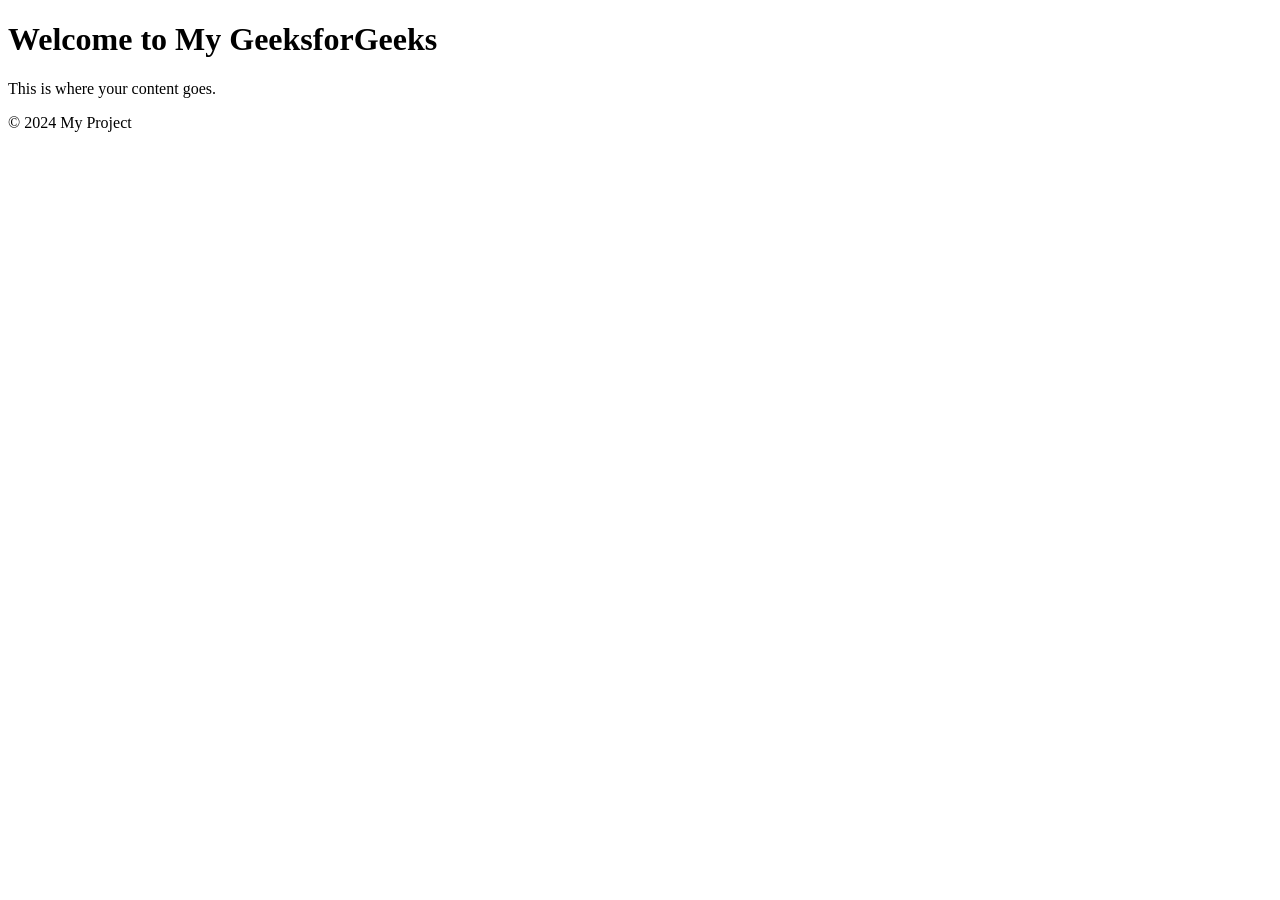
==== index.html @ 8168fb38 "Added index file" ====
<!DOCTYPE html>
<html lang="en">

<head>
    <meta charset="UTF-8">
    <meta name="viewport" content="width=device-width,
                                   initial-scale=1.0">
    <title>My Project</title>

    <!-- To link external styling file -->
    <link rel="stylesheet" href="styles.css">
</head>

<body>
    <header>
        <h1>
            Welcome to My GeeksforGeeks
        </h1>
    </header>
    <main>
        <p>
            This is where your content goes.
        </p>
    </main>
    <footer>
        <p>&copy; 2024 My Project</p>
    </footer>
    <!-- To link external javascript file -->
    <script src="scripts.js"></script>
</body>

</html>
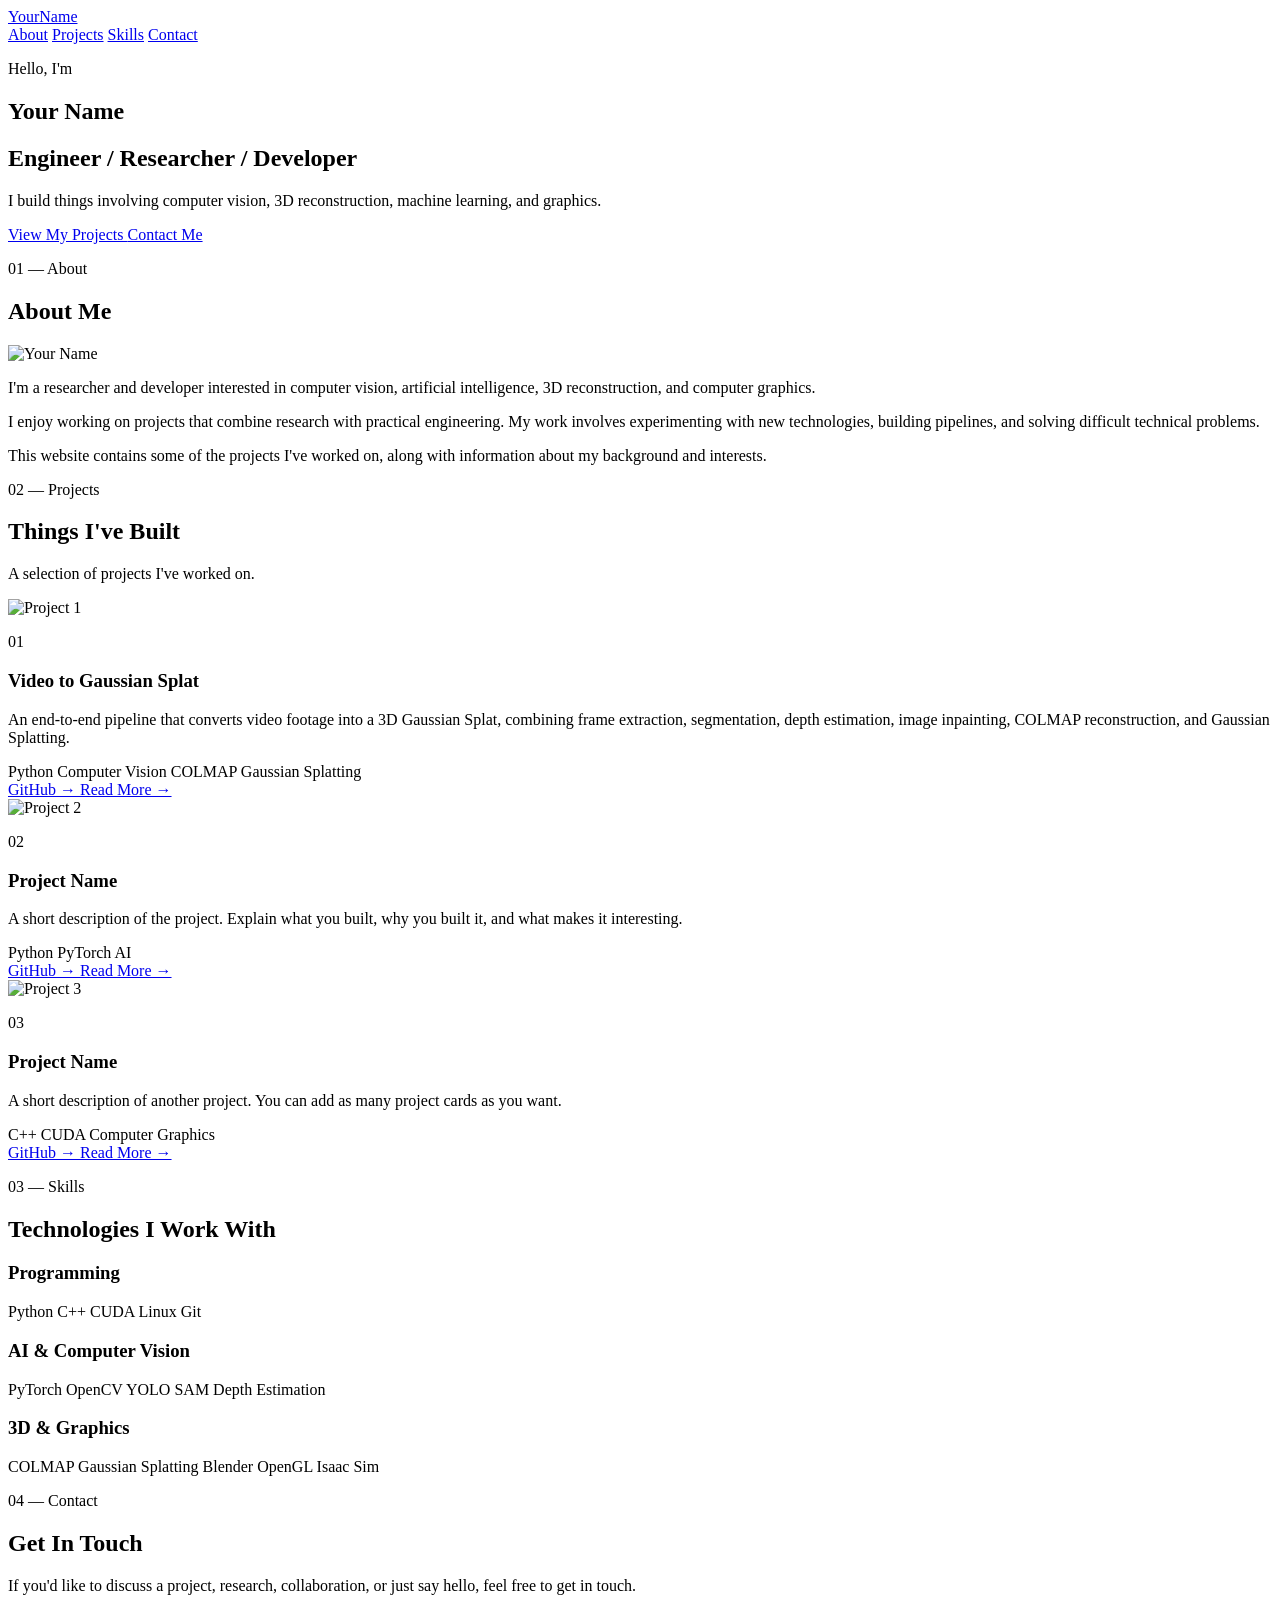
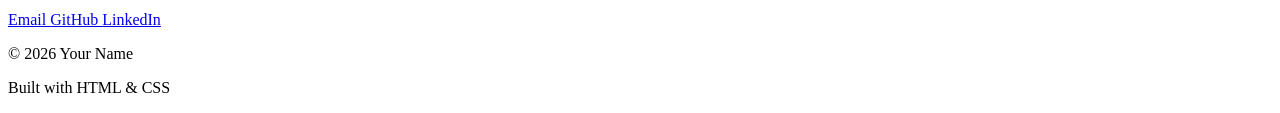
==== commit ff2eb91f: "Updated index file" ====
--- a/index.html
+++ b/index.html
@@ -1,32 +1,416 @@
 <!DOCTYPE html>
 <html lang="en">
-
 <head>
     <meta charset="UTF-8">
-    <meta name="viewport" content="width=device-width,
-                                   initial-scale=1.0">
-    <title>My Project</title>
-
-    <!-- To link external styling file -->
-    <link rel="stylesheet" href="styles.css">
+    <meta name="viewport" content="width=device-width, initial-scale=1.0">
+
+    <title>Your Name | Portfolio</title>
+    <meta name="description" content="Personal portfolio and projects of Your Name.">
+
+    <link rel="stylesheet" href="style.css">
 </head>
 
 <body>
-    <header>
-        <h1>
-            Welcome to My GeeksforGeeks
-        </h1>
+
+    <!-- ==================== NAVIGATION ==================== -->
+
+    <header class="navbar">
+        <div class="nav-container">
+
+            <a href="#" class="logo">YourName</a>
+
+            <nav>
+                <a href="#about">About</a>
+                <a href="#projects">Projects</a>
+                <a href="#skills">Skills</a>
+                <a href="#contact">Contact</a>
+            </nav>
+
+        </div>
     </header>
+
+
+    <!-- ==================== HERO ==================== -->
+
     <main>
-        <p>
-            This is where your content goes.
-        </p>
+
+        <section class="hero">
+
+            <div class="hero-content">
+
+                <p class="hero-greeting">
+                    Hello, I'm
+                </p>
+
+                <h1>
+                    Your Name
+                </h1>
+
+                <h2>
+                    Engineer / Researcher / Developer
+                </h2>
+
+                <p class="hero-description">
+                    I build things involving computer vision, 3D reconstruction,
+                    machine learning, and graphics.
+                </p>
+
+                <div class="hero-buttons">
+                    <a href="#projects" class="button primary">
+                        View My Projects
+                    </a>
+
+                    <a href="#contact" class="button secondary">
+                        Contact Me
+                    </a>
+                </div>
+
+            </div>
+
+        </section>
+
+
+        <!-- ==================== ABOUT ==================== -->
+
+        <section id="about" class="section">
+
+            <div class="container">
+
+                <p class="section-label">01 — About</p>
+
+                <h2 class="section-title">
+                    About Me
+                </h2>
+
+                <div class="about-content">
+
+                    <div class="about-image">
+                        <!-- Replace with your image -->
+                        <img src="assets/images/profile.jpg"
+                             alt="Your Name">
+                    </div>
+
+                    <div class="about-text">
+
+                        <p>
+                            I'm a researcher and developer interested in
+                            computer vision, artificial intelligence,
+                            3D reconstruction, and computer graphics.
+                        </p>
+
+                        <p>
+                            I enjoy working on projects that combine
+                            research with practical engineering. My work
+                            involves experimenting with new technologies,
+                            building pipelines, and solving difficult
+                            technical problems.
+                        </p>
+
+                        <p>
+                            This website contains some of the projects
+                            I've worked on, along with information about
+                            my background and interests.
+                        </p>
+
+                    </div>
+
+                </div>
+
+            </div>
+
+        </section>
+
+
+        <!-- ==================== PROJECTS ==================== -->
+
+        <section id="projects" class="section projects-section">
+
+            <div class="container">
+
+                <p class="section-label">02 — Projects</p>
+
+                <h2 class="section-title">
+                    Things I've Built
+                </h2>
+
+                <p class="section-description">
+                    A selection of projects I've worked on.
+                </p>
+
+
+                <div class="projects-grid">
+
+
+                    <!-- PROJECT 1 -->
+
+                    <article class="project-card">
+
+                        <div class="project-image">
+                            <img src="assets/images/project-1.jpg"
+                                 alt="Project 1">
+                        </div>
+
+                        <div class="project-content">
+
+                            <p class="project-number">
+                                01
+                            </p>
+
+                            <h3>
+                                Video to Gaussian Splat
+                            </h3>
+
+                            <p>
+                                An end-to-end pipeline that converts
+                                video footage into a 3D Gaussian Splat,
+                                combining frame extraction, segmentation,
+                                depth estimation, image inpainting,
+                                COLMAP reconstruction, and Gaussian
+                                Splatting.
+                            </p>
+
+                            <div class="project-tags">
+                                <span>Python</span>
+                                <span>Computer Vision</span>
+                                <span>COLMAP</span>
+                                <span>Gaussian Splatting</span>
+                            </div>
+
+                            <div class="project-links">
+                                <a href="#" target="_blank">
+                                    GitHub →
+                                </a>
+
+                                <a href="#" target="_blank">
+                                    Read More →
+                                </a>
+                            </div>
+
+                        </div>
+
+                    </article>
+
+
+                    <!-- PROJECT 2 -->
+
+                    <article class="project-card">
+
+                        <div class="project-image">
+                            <img src="assets/images/project-2.jpg"
+                                 alt="Project 2">
+                        </div>
+
+                        <div class="project-content">
+
+                            <p class="project-number">
+                                02
+                            </p>
+
+                            <h3>
+                                Project Name
+                            </h3>
+
+                            <p>
+                                A short description of the project.
+                                Explain what you built, why you built it,
+                                and what makes it interesting.
+                            </p>
+
+                            <div class="project-tags">
+                                <span>Python</span>
+                                <span>PyTorch</span>
+                                <span>AI</span>
+                            </div>
+
+                            <div class="project-links">
+                                <a href="#" target="_blank">
+                                    GitHub →
+                                </a>
+
+                                <a href="#" target="_blank">
+                                    Read More →
+                                </a>
+                            </div>
+
+                        </div>
+
+                    </article>
+
+
+                    <!-- PROJECT 3 -->
+
+                    <article class="project-card">
+
+                        <div class="project-image">
+                            <img src="assets/images/project-3.jpg"
+                                 alt="Project 3">
+                        </div>
+
+                        <div class="project-content">
+
+                            <p class="project-number">
+                                03
+                            </p>
+
+                            <h3>
+                                Project Name
+                            </h3>
+
+                            <p>
+                                A short description of another project.
+                                You can add as many project cards as you
+                                want.
+                            </p>
+
+                            <div class="project-tags">
+                                <span>C++</span>
+                                <span>CUDA</span>
+                                <span>Computer Graphics</span>
+                            </div>
+
+                            <div class="project-links">
+                                <a href="#" target="_blank">
+                                    GitHub →
+                                </a>
+
+                                <a href="#" target="_blank">
+                                    Read More →
+                                </a>
+                            </div>
+
+                        </div>
+
+                    </article>
+
+
+                </div>
+
+            </div>
+
+        </section>
+
+
+        <!-- ==================== SKILLS ==================== -->
+
+        <section id="skills" class="section">
+
+            <div class="container">
+
+                <p class="section-label">03 — Skills</p>
+
+                <h2 class="section-title">
+                    Technologies I Work With
+                </h2>
+
+
+                <div class="skills-grid">
+
+                    <div class="skill-category">
+                        <h3>Programming</h3>
+
+                        <div class="skill-list">
+                            <span>Python</span>
+                            <span>C++</span>
+                            <span>CUDA</span>
+                            <span>Linux</span>
+                            <span>Git</span>
+                        </div>
+                    </div>
+
+
+                    <div class="skill-category">
+                        <h3>AI & Computer Vision</h3>
+
+                        <div class="skill-list">
+                            <span>PyTorch</span>
+                            <span>OpenCV</span>
+                            <span>YOLO</span>
+                            <span>SAM</span>
+                            <span>Depth Estimation</span>
+                        </div>
+                    </div>
+
+
+                    <div class="skill-category">
+                        <h3>3D & Graphics</h3>
+
+                        <div class="skill-list">
+                            <span>COLMAP</span>
+                            <span>Gaussian Splatting</span>
+                            <span>Blender</span>
+                            <span>OpenGL</span>
+                            <span>Isaac Sim</span>
+                        </div>
+                    </div>
+
+                </div>
+
+            </div>
+
+        </section>
+
+
+        <!-- ==================== CONTACT ==================== -->
+
+        <section id="contact" class="section contact-section">
+
+            <div class="container">
+
+                <p class="section-label">04 — Contact</p>
+
+                <h2 class="section-title">
+                    Get In Touch
+                </h2>
+
+                <p class="contact-description">
+                    If you'd like to discuss a project, research,
+                    collaboration, or just say hello, feel free to
+                    get in touch.
+                </p>
+
+                <div class="contact-links">
+
+                    <a href="mailto:your.email@example.com">
+                        Email
+                    </a>
+
+                    <a href="https://github.com/yourusername"
+                       target="_blank">
+                        GitHub
+                    </a>
+
+                    <a href="https://www.linkedin.com/in/yourusername/"
+                       target="_blank">
+                        LinkedIn
+                    </a>
+
+                </div>
+
+            </div>
+
+        </section>
+
     </main>
+
+
+    <!-- ==================== FOOTER ==================== -->
+
     <footer>
-        <p>&copy; 2024 My Project</p>
+
+        <div class="container footer-content">
+
+            <p>
+                © 2026 Your Name
+            </p>
+
+            <p>
+                Built with HTML & CSS
+            </p>
+
+        </div>
+
     </footer>
-    <!-- To link external javascript file -->
-    <script src="scripts.js"></script>
+
+
 </body>
-
 </html>
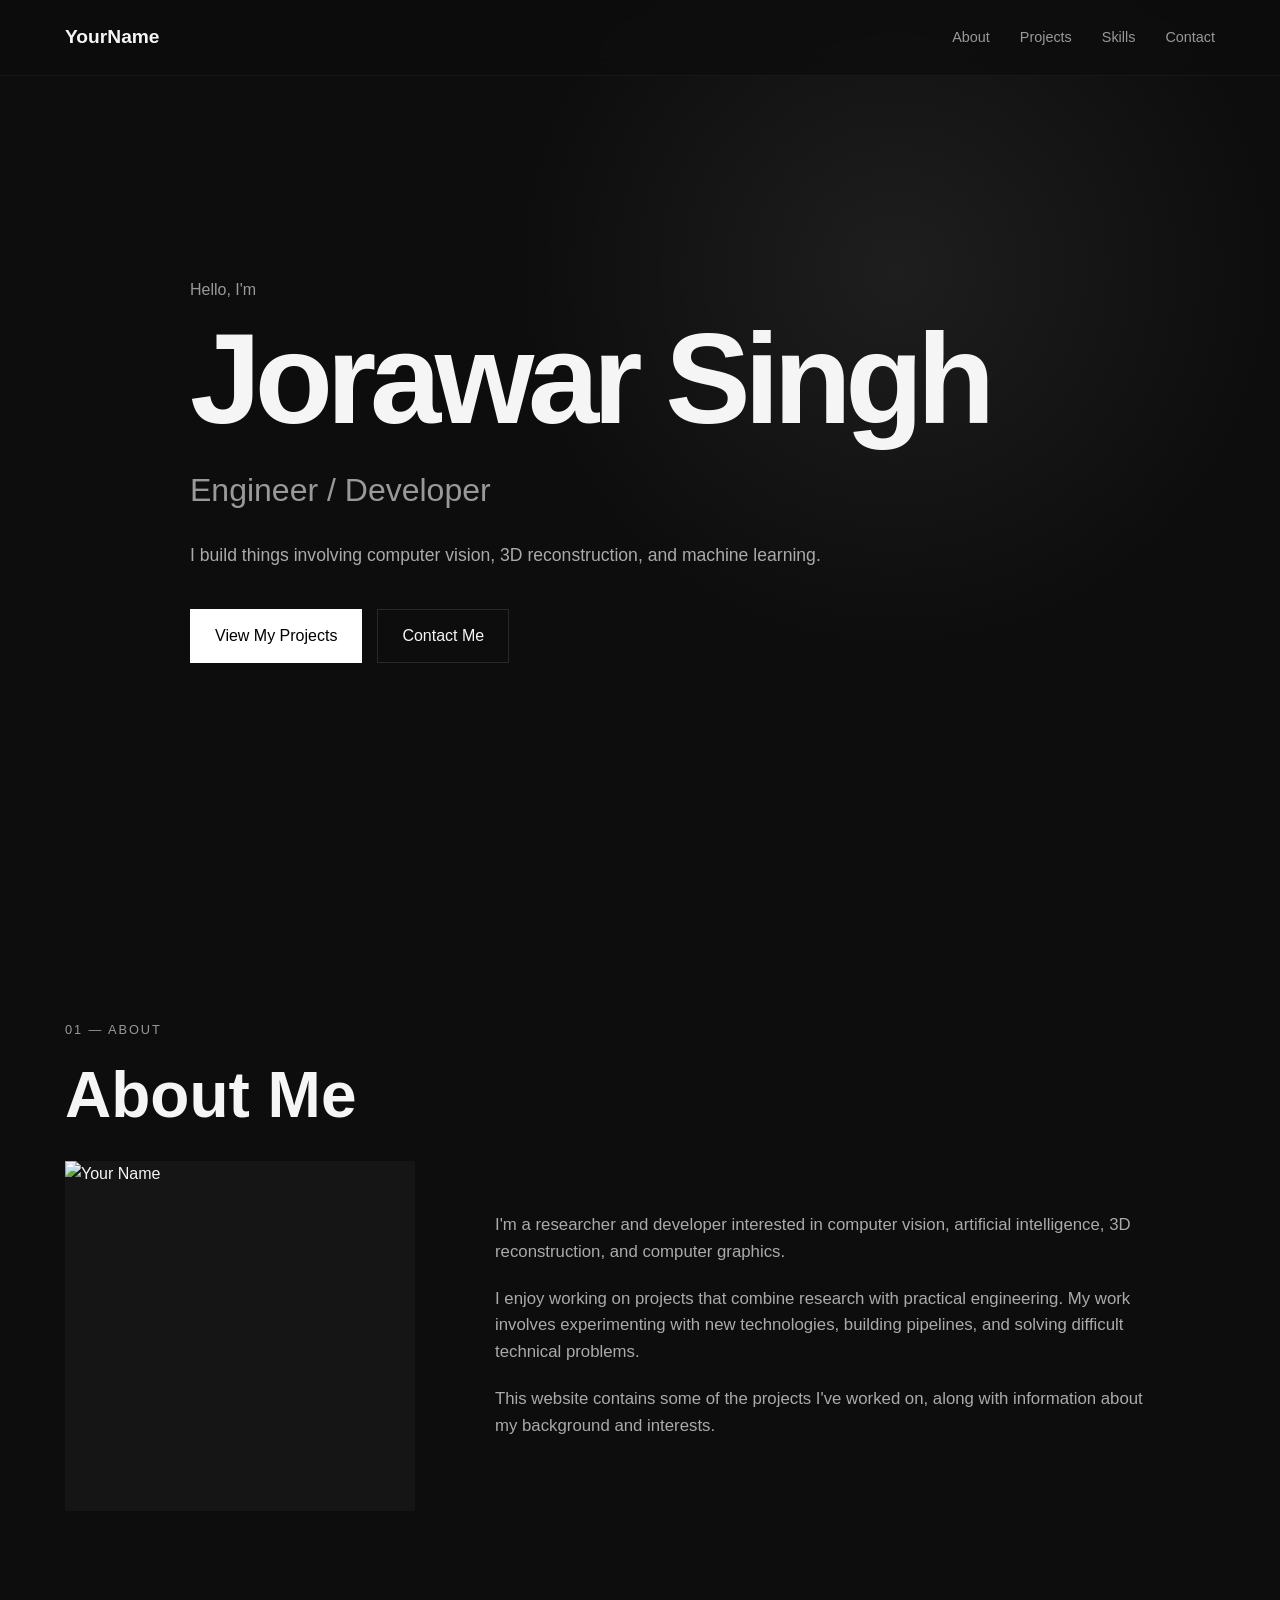
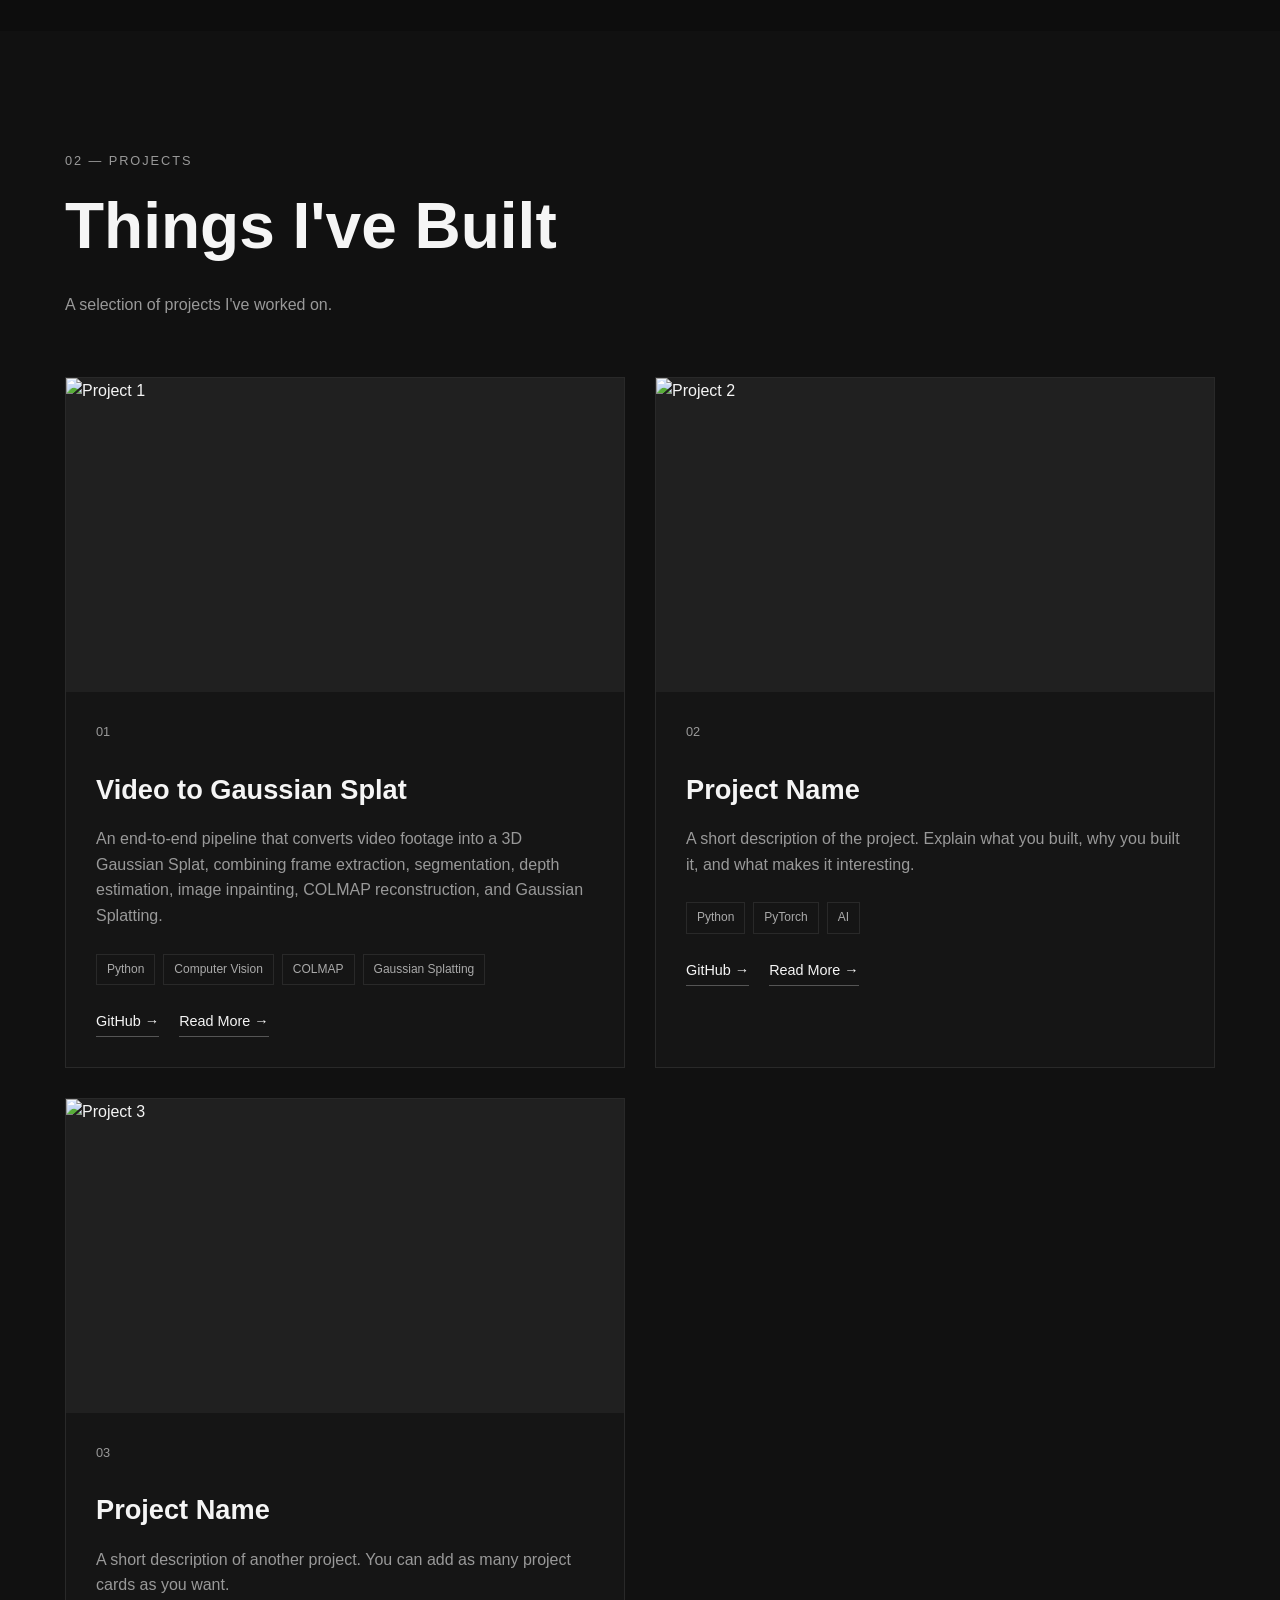
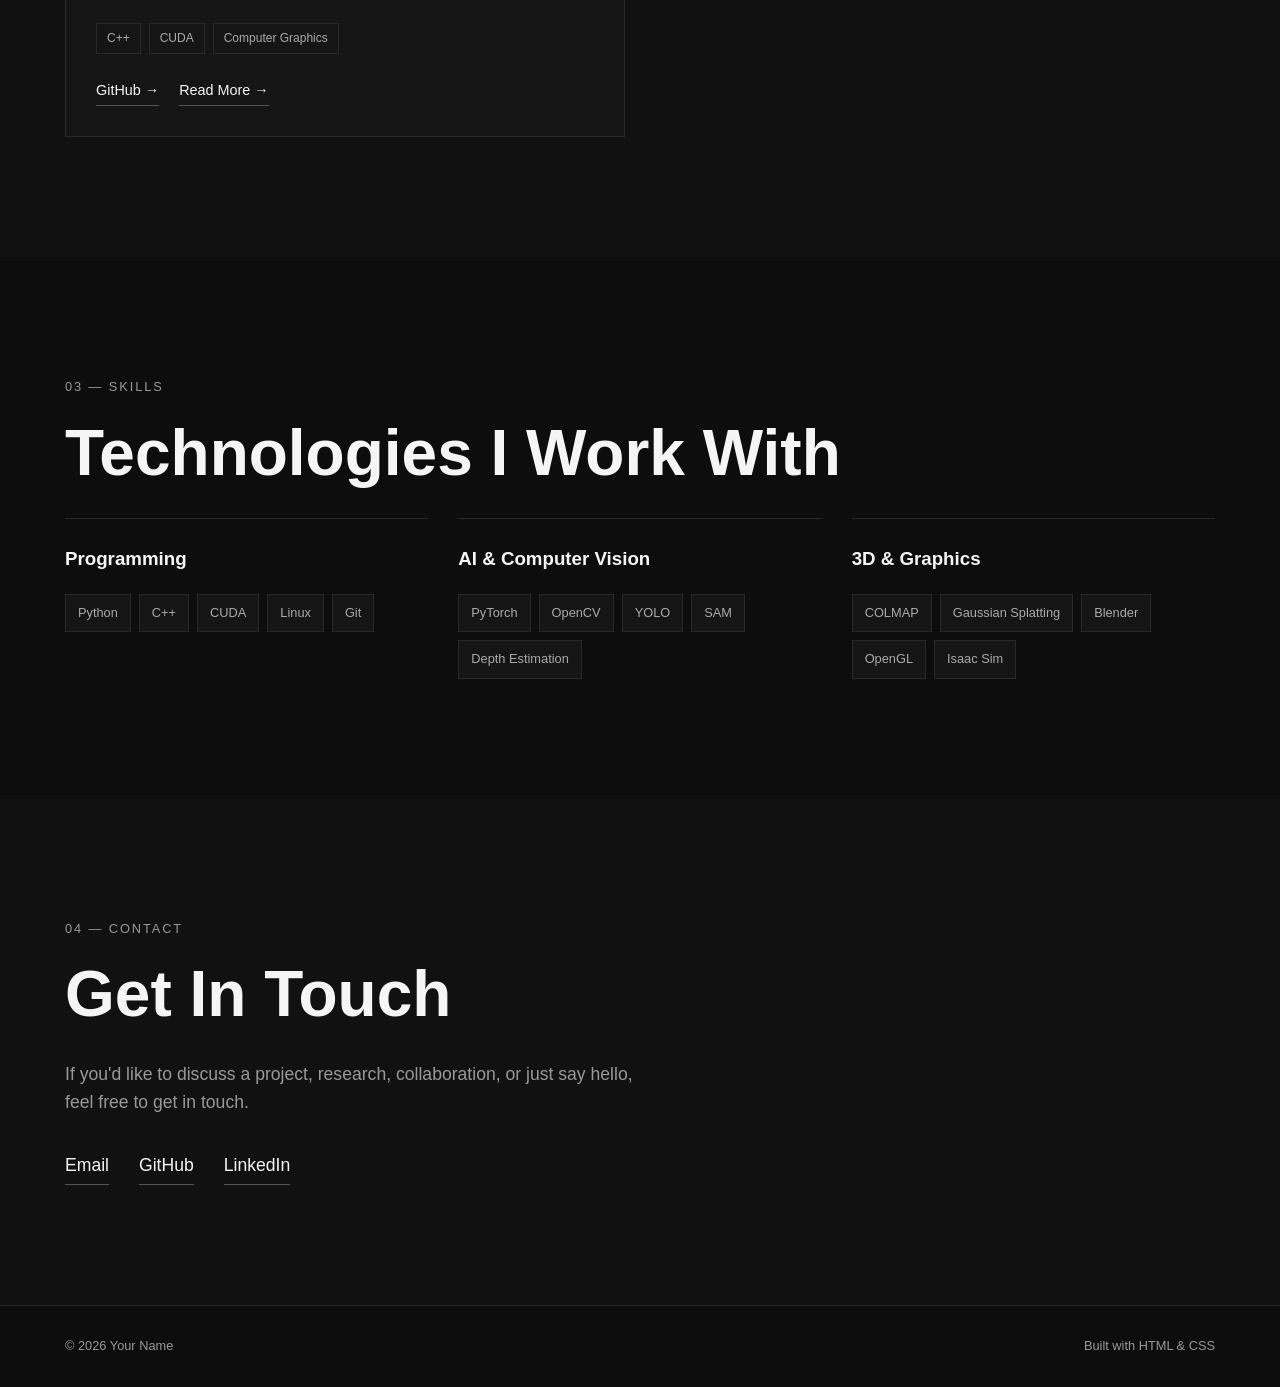
==== commit d243da8f: "Updated index.html file" ====
--- a/index.html
+++ b/index.html
@@ -4,8 +4,8 @@
     <meta charset="UTF-8">
     <meta name="viewport" content="width=device-width, initial-scale=1.0">
 
-    <title>Your Name | Portfolio</title>
-    <meta name="description" content="Personal portfolio and projects of Your Name.">
+    <title>Jorawar Singh | Portfolio</title>
+    <meta name="description" content="Personal portfolio and projects of Jorawar Singh.">
 
     <link rel="stylesheet" href="style.css">
 </head>
@@ -43,16 +43,16 @@
                 </p>
 
                 <h1>
-                    Your Name
+                    Jorawar Singh
                 </h1>
 
                 <h2>
-                    Engineer / Researcher / Developer
+                    Engineer / Developer
                 </h2>
 
                 <p class="hero-description">
                     I build things involving computer vision, 3D reconstruction,
-                    machine learning, and graphics.
+                    and machine learning.
                 </p>
 
                 <div class="hero-buttons">
--- a/style.css
+++ b/style.css
@@ -0,0 +1,544 @@
+/* =========================================================
+   RESET
+   ========================================================= */
+
+* {
+    margin: 0;
+    padding: 0;
+    box-sizing: border-box;
+}
+
+html {
+    scroll-behavior: smooth;
+}
+
+body {
+    font-family: Arial, Helvetica, sans-serif;
+    background: #0d0d0d;
+    color: #f5f5f5;
+    line-height: 1.6;
+}
+
+img {
+    max-width: 100%;
+    display: block;
+}
+
+a {
+    color: inherit;
+    text-decoration: none;
+}
+
+
+/* =========================================================
+   VARIABLES
+   ========================================================= */
+
+:root {
+    --background: #0d0d0d;
+    --surface: #151515;
+    --surface-light: #1d1d1d;
+
+    --text: #f5f5f5;
+    --text-muted: #999;
+
+    --border: #292929;
+
+    --accent: #ffffff;
+
+    --max-width: 1150px;
+}
+
+
+/* =========================================================
+   GENERAL
+   ========================================================= */
+
+.container {
+    width: min(90%, var(--max-width));
+    margin: 0 auto;
+}
+
+.section {
+    padding: 120px 0;
+}
+
+.section-label {
+    font-size: 0.8rem;
+    text-transform: uppercase;
+    letter-spacing: 0.15em;
+    color: var(--text-muted);
+    margin-bottom: 20px;
+}
+
+.section-title {
+    font-size: clamp(2.2rem, 5vw, 4rem);
+    line-height: 1.1;
+    margin-bottom: 30px;
+}
+
+.section-description {
+    color: var(--text-muted);
+    max-width: 600px;
+    margin-bottom: 60px;
+}
+
+
+/* =========================================================
+   NAVIGATION
+   ========================================================= */
+
+.navbar {
+    position: fixed;
+    top: 0;
+    left: 0;
+
+    width: 100%;
+
+    z-index: 1000;
+
+    background: rgba(13, 13, 13, 0.85);
+
+    backdrop-filter: blur(10px);
+
+    border-bottom: 1px solid rgba(255, 255, 255, 0.05);
+}
+
+.nav-container {
+    width: min(90%, var(--max-width));
+    margin: 0 auto;
+
+    height: 75px;
+
+    display: flex;
+    align-items: center;
+    justify-content: space-between;
+}
+
+.logo {
+    font-size: 1.2rem;
+    font-weight: 700;
+}
+
+nav {
+    display: flex;
+    gap: 30px;
+}
+
+nav a {
+    color: var(--text-muted);
+    font-size: 0.9rem;
+
+    transition: color 0.2s ease;
+}
+
+nav a:hover {
+    color: var(--text);
+}
+
+
+/* =========================================================
+   HERO
+   ========================================================= */
+
+.hero {
+    min-height: 100vh;
+
+    display: flex;
+    align-items: center;
+
+    padding: 120px 5% 80px;
+
+    background:
+        radial-gradient(
+            circle at 70% 30%,
+            rgba(255, 255, 255, 0.07),
+            transparent 35%
+        );
+}
+
+.hero-content {
+    width: min(900px, 100%);
+    margin: 0 auto;
+}
+
+.hero-greeting {
+    color: var(--text-muted);
+    font-size: 1rem;
+    margin-bottom: 15px;
+}
+
+.hero h1 {
+    font-size: clamp(4rem, 10vw, 8rem);
+    line-height: 0.95;
+    letter-spacing: -0.05em;
+    margin-bottom: 25px;
+}
+
+.hero h2 {
+    font-size: clamp(1.2rem, 3vw, 2rem);
+    font-weight: 400;
+    color: var(--text-muted);
+    margin-bottom: 25px;
+}
+
+.hero-description {
+    max-width: 650px;
+
+    font-size: 1.1rem;
+
+    color: #aaa;
+
+    margin-bottom: 40px;
+}
+
+.hero-buttons {
+    display: flex;
+    gap: 15px;
+    flex-wrap: wrap;
+}
+
+
+/* =========================================================
+   BUTTONS
+   ========================================================= */
+
+.button {
+    display: inline-block;
+
+    padding: 13px 24px;
+
+    border: 1px solid var(--border);
+
+    transition:
+        background 0.2s ease,
+        color 0.2s ease,
+        border-color 0.2s ease;
+}
+
+.button.primary {
+    background: var(--accent);
+    color: #000;
+    border-color: var(--accent);
+}
+
+.button.primary:hover {
+    background: transparent;
+    color: var(--text);
+}
+
+.button.secondary {
+    color: var(--text);
+}
+
+.button.secondary:hover {
+    background: var(--surface-light);
+}
+
+
+/* =========================================================
+   ABOUT
+   ========================================================= */
+
+.about-content {
+    display: grid;
+
+    grid-template-columns: 350px 1fr;
+
+    gap: 80px;
+
+    align-items: center;
+}
+
+.about-image {
+    background: var(--surface);
+}
+
+.about-image img {
+    width: 100%;
+    aspect-ratio: 1 / 1;
+    object-fit: cover;
+}
+
+.about-text {
+    max-width: 650px;
+}
+
+.about-text p {
+    color: #aaa;
+    margin-bottom: 20px;
+    font-size: 1.05rem;
+}
+
+
+/* =========================================================
+   PROJECTS
+   ========================================================= */
+
+.projects-section {
+    background: #111;
+}
+
+.projects-grid {
+    display: grid;
+
+    grid-template-columns: repeat(2, 1fr);
+
+    gap: 30px;
+}
+
+.project-card {
+    background: var(--surface);
+
+    border: 1px solid var(--border);
+
+    transition:
+        transform 0.25s ease,
+        border-color 0.25s ease;
+}
+
+.project-card:hover {
+    transform: translateY(-5px);
+    border-color: #555;
+}
+
+.project-image {
+    width: 100%;
+    aspect-ratio: 16 / 9;
+
+    background: #202020;
+
+    overflow: hidden;
+}
+
+.project-image img {
+    width: 100%;
+    height: 100%;
+
+    object-fit: cover;
+
+    transition: transform 0.4s ease;
+}
+
+.project-card:hover .project-image img {
+    transform: scale(1.03);
+}
+
+.project-content {
+    padding: 30px;
+}
+
+.project-number {
+    color: var(--text-muted);
+    font-size: 0.8rem;
+    margin-bottom: 10px;
+}
+
+.project-content h3 {
+    font-size: 1.7rem;
+    margin-bottom: 15px;
+}
+
+.project-content p {
+    color: var(--text-muted);
+    margin-bottom: 25px;
+}
+
+.project-tags {
+    display: flex;
+    flex-wrap: wrap;
+    gap: 8px;
+
+    margin-bottom: 25px;
+}
+
+.project-tags span {
+    padding: 5px 10px;
+
+    border: 1px solid var(--border);
+
+    color: #aaa;
+
+    font-size: 0.75rem;
+}
+
+.project-links {
+    display: flex;
+    gap: 20px;
+}
+
+.project-links a {
+    font-size: 0.9rem;
+
+    border-bottom: 1px solid #555;
+
+    padding-bottom: 3px;
+}
+
+.project-links a:hover {
+    border-color: var(--text);
+}
+
+
+/* =========================================================
+   SKILLS
+   ========================================================= */
+
+.skills-grid {
+    display: grid;
+
+    grid-template-columns: repeat(3, 1fr);
+
+    gap: 30px;
+}
+
+.skill-category {
+    border-top: 1px solid var(--border);
+
+    padding-top: 25px;
+}
+
+.skill-category h3 {
+    margin-bottom: 20px;
+}
+
+.skill-list {
+    display: flex;
+    flex-wrap: wrap;
+    gap: 8px;
+}
+
+.skill-list span {
+    background: var(--surface);
+
+    border: 1px solid var(--border);
+
+    padding: 8px 12px;
+
+    color: #aaa;
+
+    font-size: 0.8rem;
+}
+
+
+/* =========================================================
+   CONTACT
+   ========================================================= */
+
+.contact-section {
+    background: #111;
+}
+
+.contact-description {
+    max-width: 600px;
+
+    color: var(--text-muted);
+
+    font-size: 1.1rem;
+
+    margin-bottom: 35px;
+}
+
+.contact-links {
+    display: flex;
+    gap: 30px;
+
+    flex-wrap: wrap;
+}
+
+.contact-links a {
+    font-size: 1.1rem;
+
+    border-bottom: 1px solid #555;
+
+    padding-bottom: 5px;
+}
+
+.contact-links a:hover {
+    border-color: var(--text);
+}
+
+
+/* =========================================================
+   FOOTER
+   ========================================================= */
+
+footer {
+    border-top: 1px solid var(--border);
+
+    padding: 30px 0;
+
+    color: var(--text-muted);
+
+    font-size: 0.8rem;
+}
+
+.footer-content {
+    display: flex;
+    justify-content: space-between;
+    gap: 20px;
+}
+
+
+/* =========================================================
+   RESPONSIVE
+   ========================================================= */
+
+@media (max-width: 800px) {
+
+    nav {
+        gap: 15px;
+    }
+
+    nav a {
+        font-size: 0.8rem;
+    }
+
+    .about-content {
+        grid-template-columns: 1fr;
+
+        gap: 40px;
+    }
+
+    .about-image {
+        max-width: 350px;
+    }
+
+    .projects-grid {
+        grid-template-columns: 1fr;
+    }
+
+    .skills-grid {
+        grid-template-columns: 1fr;
+    }
+
+}
+
+
+@media (max-width: 550px) {
+
+    .nav-container {
+        height: 65px;
+    }
+
+    nav {
+        display: none;
+    }
+
+    .section {
+        padding: 80px 0;
+    }
+
+    .hero {
+        padding-top: 100px;
+    }
+
+    .hero h1 {
+        font-size: 4rem;
+    }
+
+    .footer-content {
+        flex-direction: column;
+    }
+
+}
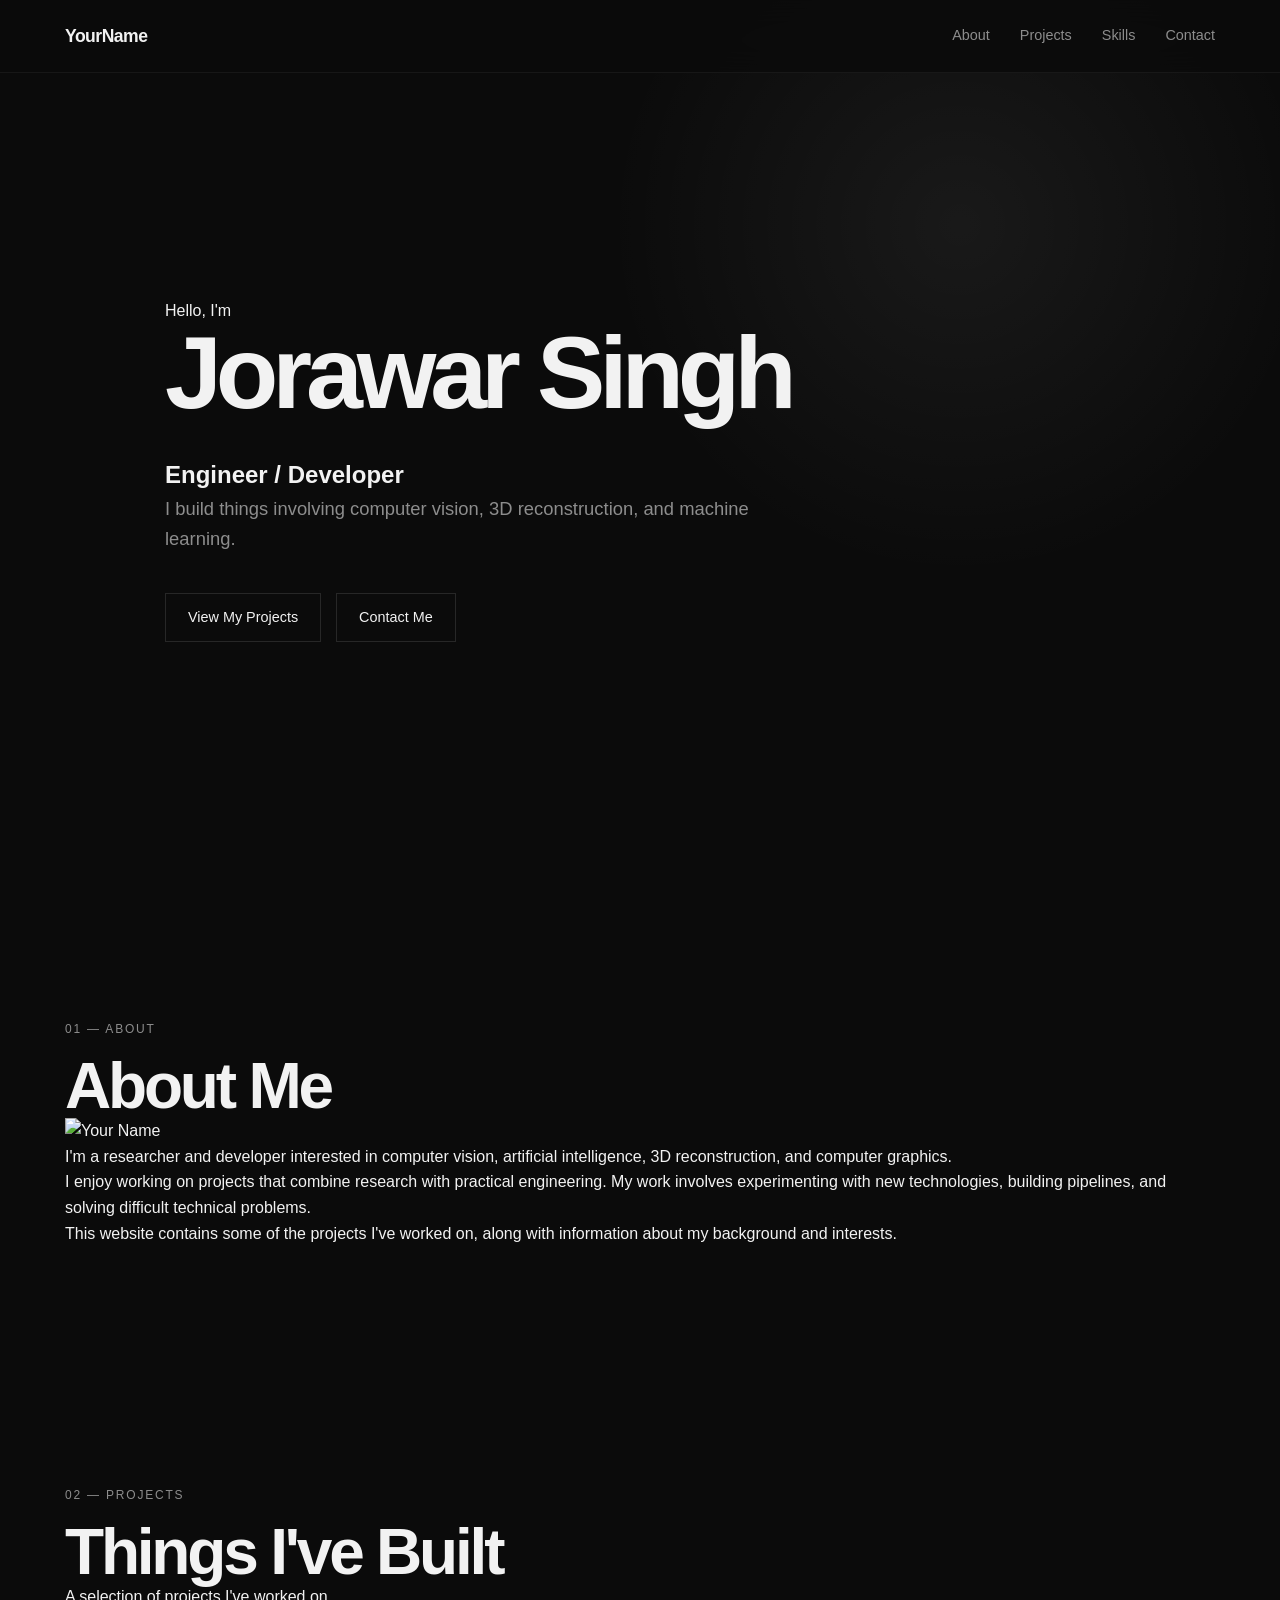
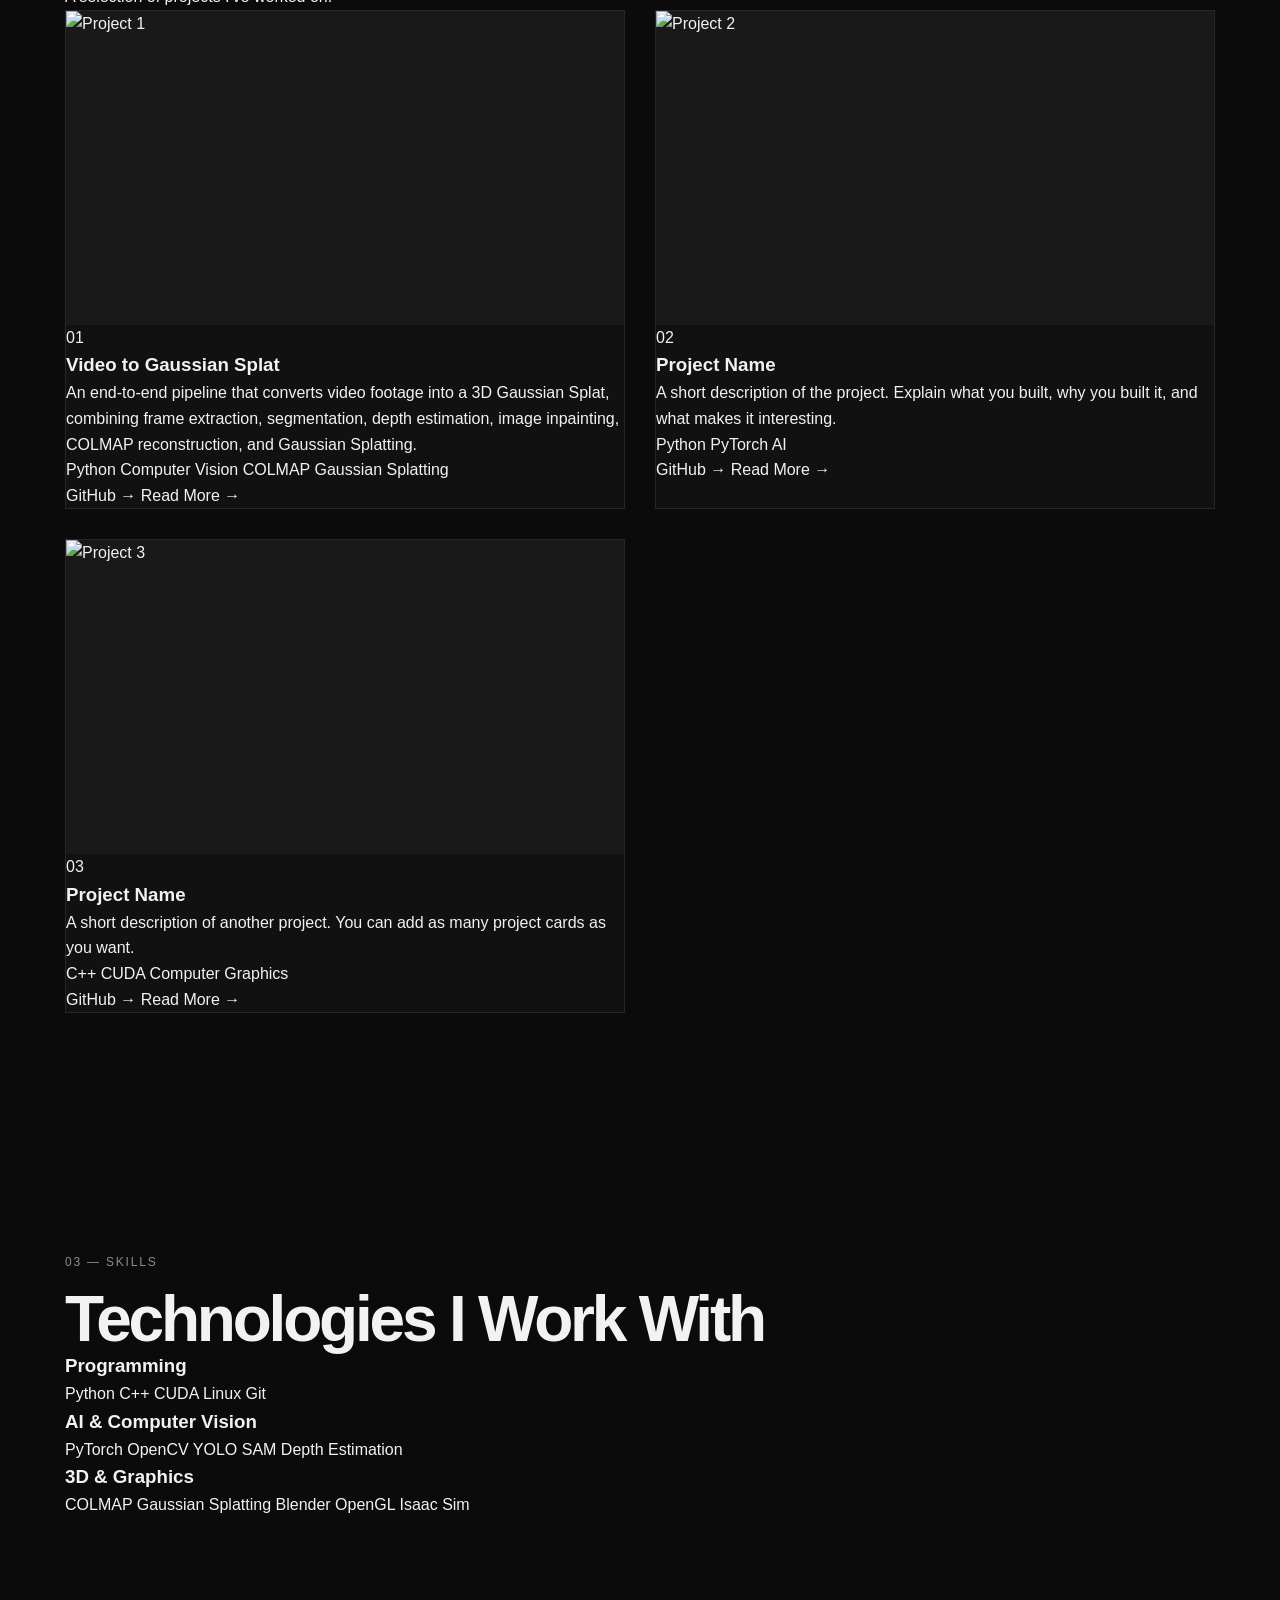
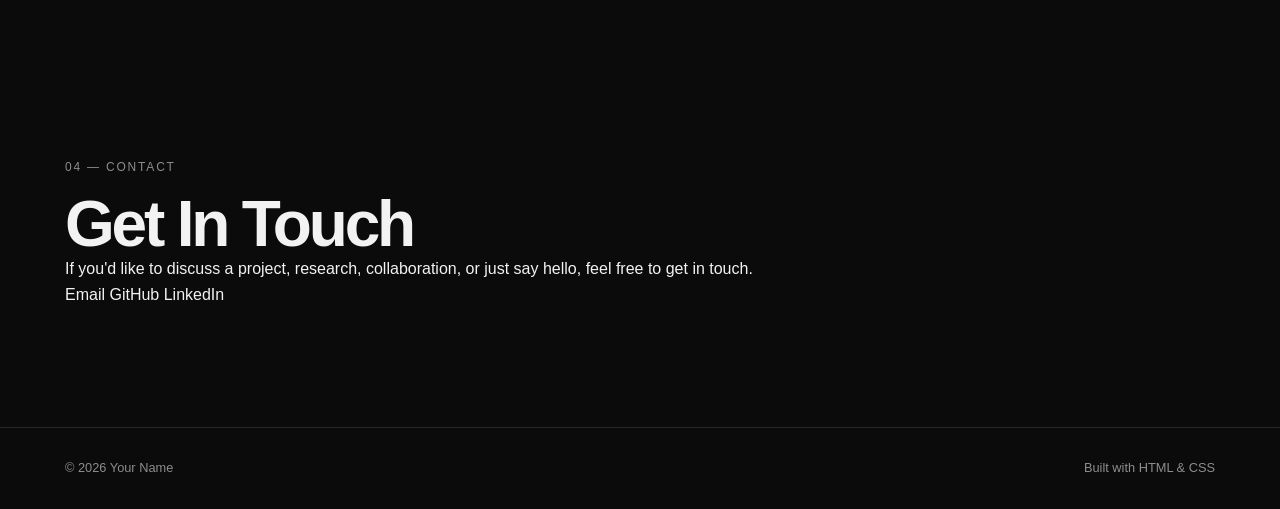
==== commit afb7fc20: "hopefully unfucked the css" ====
--- a/index.html
+++ b/index.html
@@ -7,7 +7,7 @@
     <title>Jorawar Singh | Portfolio</title>
     <meta name="description" content="Personal portfolio and projects of Jorawar Singh.">
 
-    <link rel="stylesheet" href="style.css">
+    <link rel="stylesheet" href="css/style.css">
 </head>
 
 <body>
@@ -413,4 +413,4 @@
 
 
 </body>
-</html>+</html>
--- a/css/style.css
+++ b/css/style.css
@@ -0,0 +1,730 @@
+/* =====================================================
+   VARIABLES
+   ===================================================== */
+
+:root {
+
+    --background: #0b0b0b;
+
+    --surface: #111111;
+
+    --surface-light: #171717;
+
+    --border: #272727;
+
+    --text: #f2f2f2;
+
+    --muted: #8d8d8d;
+
+    --accent: #ffffff;
+
+    --max-width: 1150px;
+
+}
+
+
+
+/* =====================================================
+   RESET
+   ===================================================== */
+
+* {
+    margin: 0;
+    padding: 0;
+    box-sizing: border-box;
+}
+
+
+html {
+    scroll-behavior: smooth;
+}
+
+
+body {
+
+    font-family:
+        Inter,
+        -apple-system,
+        BlinkMacSystemFont,
+        "Segoe UI",
+        Roboto,
+        Helvetica,
+        Arial,
+        sans-serif;
+
+    background: var(--background);
+
+    color: var(--text);
+
+    line-height: 1.6;
+
+}
+
+
+img {
+
+    width: 100%;
+
+    display: block;
+
+}
+
+
+a {
+
+    color: inherit;
+
+    text-decoration: none;
+
+}
+
+
+
+/* =====================================================
+   CONTAINER
+   ===================================================== */
+
+.container {
+
+    width: min(90%, var(--max-width));
+
+    margin: 0 auto;
+
+}
+
+
+
+/* =====================================================
+   NAVIGATION
+   ===================================================== */
+
+.navbar {
+
+    position: fixed;
+
+    top: 0;
+
+    left: 0;
+
+    width: 100%;
+
+    z-index: 1000;
+
+    background: rgba(11, 11, 11, 0.85);
+
+    backdrop-filter: blur(15px);
+
+    border-bottom: 1px solid rgba(255,255,255,0.05);
+
+}
+
+
+.nav-container {
+
+    width: min(90%, var(--max-width));
+
+    height: 72px;
+
+    margin: auto;
+
+    display: flex;
+
+    align-items: center;
+
+    justify-content: space-between;
+
+}
+
+
+.logo {
+
+    font-size: 1.1rem;
+
+    font-weight: 700;
+
+    letter-spacing: -0.03em;
+
+}
+
+
+nav {
+
+    display: flex;
+
+    gap: 30px;
+
+}
+
+
+nav a {
+
+    color: var(--muted);
+
+    font-size: 0.9rem;
+
+    transition: color 0.2s ease;
+
+}
+
+
+nav a:hover {
+
+    color: var(--text);
+
+}
+
+
+
+/* =====================================================
+   HERO
+   ===================================================== */
+
+.hero {
+
+    min-height: 100vh;
+
+    display: flex;
+
+    align-items: center;
+
+    padding: 120px 5% 80px;
+
+    background:
+
+        radial-gradient(
+            circle at 75% 25%,
+            rgba(255,255,255,0.06),
+            transparent 30%
+        );
+
+}
+
+
+.hero-content {
+
+    width: min(950px, 100%);
+
+    margin: auto;
+
+}
+
+
+.eyebrow {
+
+    color: var(--muted);
+
+    font-size: 0.85rem;
+
+    text-transform: uppercase;
+
+    letter-spacing: 0.15em;
+
+    margin-bottom: 25px;
+
+}
+
+
+.hero h1 {
+
+    font-size: clamp(3.5rem, 8vw, 7rem);
+
+    line-height: 0.95;
+
+    letter-spacing: -0.06em;
+
+    margin-bottom: 35px;
+
+}
+
+
+.hero h1 span {
+
+    color: var(--muted);
+
+}
+
+
+.hero-description {
+
+    max-width: 650px;
+
+    color: var(--muted);
+
+    font-size: 1.15rem;
+
+    margin-bottom: 40px;
+
+}
+
+
+
+/* =====================================================
+   BUTTONS
+   ===================================================== */
+
+.hero-buttons {
+
+    display: flex;
+
+    gap: 15px;
+
+    flex-wrap: wrap;
+
+}
+
+
+.button {
+
+    display: inline-block;
+
+    padding: 12px 22px;
+
+    border: 1px solid var(--border);
+
+    font-size: 0.9rem;
+
+    transition: 0.2s ease;
+
+}
+
+
+.button-primary {
+
+    background: white;
+
+    color: black;
+
+    border-color: white;
+
+}
+
+
+.button-primary:hover {
+
+    background: transparent;
+
+    color: white;
+
+}
+
+
+.button-secondary:hover {
+
+    background: var(--surface-light);
+
+}
+
+
+
+/* =====================================================
+   SECTIONS
+   ===================================================== */
+
+.section {
+
+    padding: 120px 0;
+
+}
+
+
+.section-heading {
+
+    display: flex;
+
+    justify-content: space-between;
+
+    align-items: end;
+
+    margin-bottom: 50px;
+
+}
+
+
+.section-label {
+
+    color: var(--muted);
+
+    font-size: 0.75rem;
+
+    text-transform: uppercase;
+
+    letter-spacing: 0.15em;
+
+    margin-bottom: 15px;
+
+}
+
+
+.section h2 {
+
+    font-size: clamp(2.3rem, 5vw, 4rem);
+
+    line-height: 1;
+
+    letter-spacing: -0.05em;
+
+}
+
+
+.view-all {
+
+    color: var(--muted);
+
+    font-size: 0.9rem;
+
+}
+
+
+.view-all:hover {
+
+    color: white;
+
+}
+
+
+
+/* =====================================================
+   PROJECTS
+   ===================================================== */
+
+.projects-grid {
+
+    display: grid;
+
+    grid-template-columns: repeat(2, 1fr);
+
+    gap: 30px;
+
+}
+
+
+.project-card {
+
+    background: var(--surface);
+
+    border: 1px solid var(--border);
+
+    transition:
+        transform 0.25s ease,
+        border-color 0.25s ease;
+
+}
+
+
+.project-card:hover {
+
+    transform: translateY(-5px);
+
+    border-color: #444;
+
+}
+
+
+.project-image {
+
+    aspect-ratio: 16 / 9;
+
+    overflow: hidden;
+
+    background: #191919;
+
+}
+
+
+.project-image img {
+
+    width: 100%;
+
+    height: 100%;
+
+    object-fit: cover;
+
+    transition: transform 0.4s ease;
+
+}
+
+
+.project-card:hover .project-image img {
+
+    transform: scale(1.03);
+
+}
+
+
+.project-info {
+
+    padding: 28px;
+
+}
+
+
+.project-type {
+
+    color: var(--muted);
+
+    text-transform: uppercase;
+
+    letter-spacing: 0.1em;
+
+    font-size: 0.7rem;
+
+    margin-bottom: 10px;
+
+}
+
+
+.project-info h3 {
+
+    font-size: 1.6rem;
+
+    margin-bottom: 12px;
+
+}
+
+
+.project-info > p:not(.project-type) {
+
+    color: var(--muted);
+
+    font-size: 0.95rem;
+
+    margin-bottom: 20px;
+
+}
+
+
+.project-link {
+
+    font-size: 0.85rem;
+
+    border-bottom: 1px solid #555;
+
+    padding-bottom: 3px;
+
+}
+
+
+.project-link:hover {
+
+    border-color: white;
+
+}
+
+
+
+/* =====================================================
+   ABOUT PREVIEW
+   ===================================================== */
+
+.about-preview {
+
+    background: #101010;
+
+}
+
+
+.about-preview-grid {
+
+    display: grid;
+
+    grid-template-columns: 1fr 1fr;
+
+    gap: 100px;
+
+}
+
+
+.about-preview-text {
+
+    max-width: 550px;
+
+}
+
+
+.about-preview-text p {
+
+    color: var(--muted);
+
+    font-size: 1.1rem;
+
+    margin-bottom: 25px;
+
+}
+
+
+.text-link {
+
+    display: inline-block;
+
+    margin-top: 10px;
+
+    border-bottom: 1px solid #555;
+
+    padding-bottom: 4px;
+
+}
+
+
+
+/* =====================================================
+   CONTACT
+   ===================================================== */
+
+.contact {
+
+    padding: 150px 0;
+
+    border-top: 1px solid var(--border);
+
+}
+
+
+.contact-content {
+
+    text-align: center;
+
+}
+
+
+.contact h2 {
+
+    font-size: clamp(3rem, 7vw, 6rem);
+
+    letter-spacing: -0.06em;
+
+    margin-bottom: 20px;
+
+}
+
+
+.contact p:not(.section-label) {
+
+    color: var(--muted);
+
+    margin-bottom: 35px;
+
+}
+
+
+
+/* =====================================================
+   FOOTER
+   ===================================================== */
+
+footer {
+
+    border-top: 1px solid var(--border);
+
+    padding: 30px 0;
+
+}
+
+
+.footer-content {
+
+    display: flex;
+
+    justify-content: space-between;
+
+    align-items: center;
+
+    color: var(--muted);
+
+    font-size: 0.8rem;
+
+}
+
+
+.footer-links {
+
+    display: flex;
+
+    gap: 20px;
+
+}
+
+
+.footer-links a:hover {
+
+    color: white;
+
+}
+
+
+
+/* =====================================================
+   RESPONSIVE
+   ===================================================== */
+
+@media (max-width: 800px) {
+
+    .projects-grid {
+
+        grid-template-columns: 1fr;
+
+    }
+
+
+    .about-preview-grid {
+
+        grid-template-columns: 1fr;
+
+        gap: 50px;
+
+    }
+
+}
+
+
+@media (max-width: 600px) {
+
+    nav {
+
+        gap: 15px;
+
+    }
+
+
+    nav a {
+
+        font-size: 0.75rem;
+
+    }
+
+
+    .hero h1 {
+
+        font-size: 3.5rem;
+
+    }
+
+
+    .section {
+
+        padding: 80px 0;
+
+    }
+
+
+    .section-heading {
+
+        align-items: start;
+
+        flex-direction: column;
+
+        gap: 20px;
+
+    }
+
+
+    .footer-content {
+
+        flex-direction: column;
+
+        align-items: start;
+
+        gap: 15px;
+
+    }
+
+}
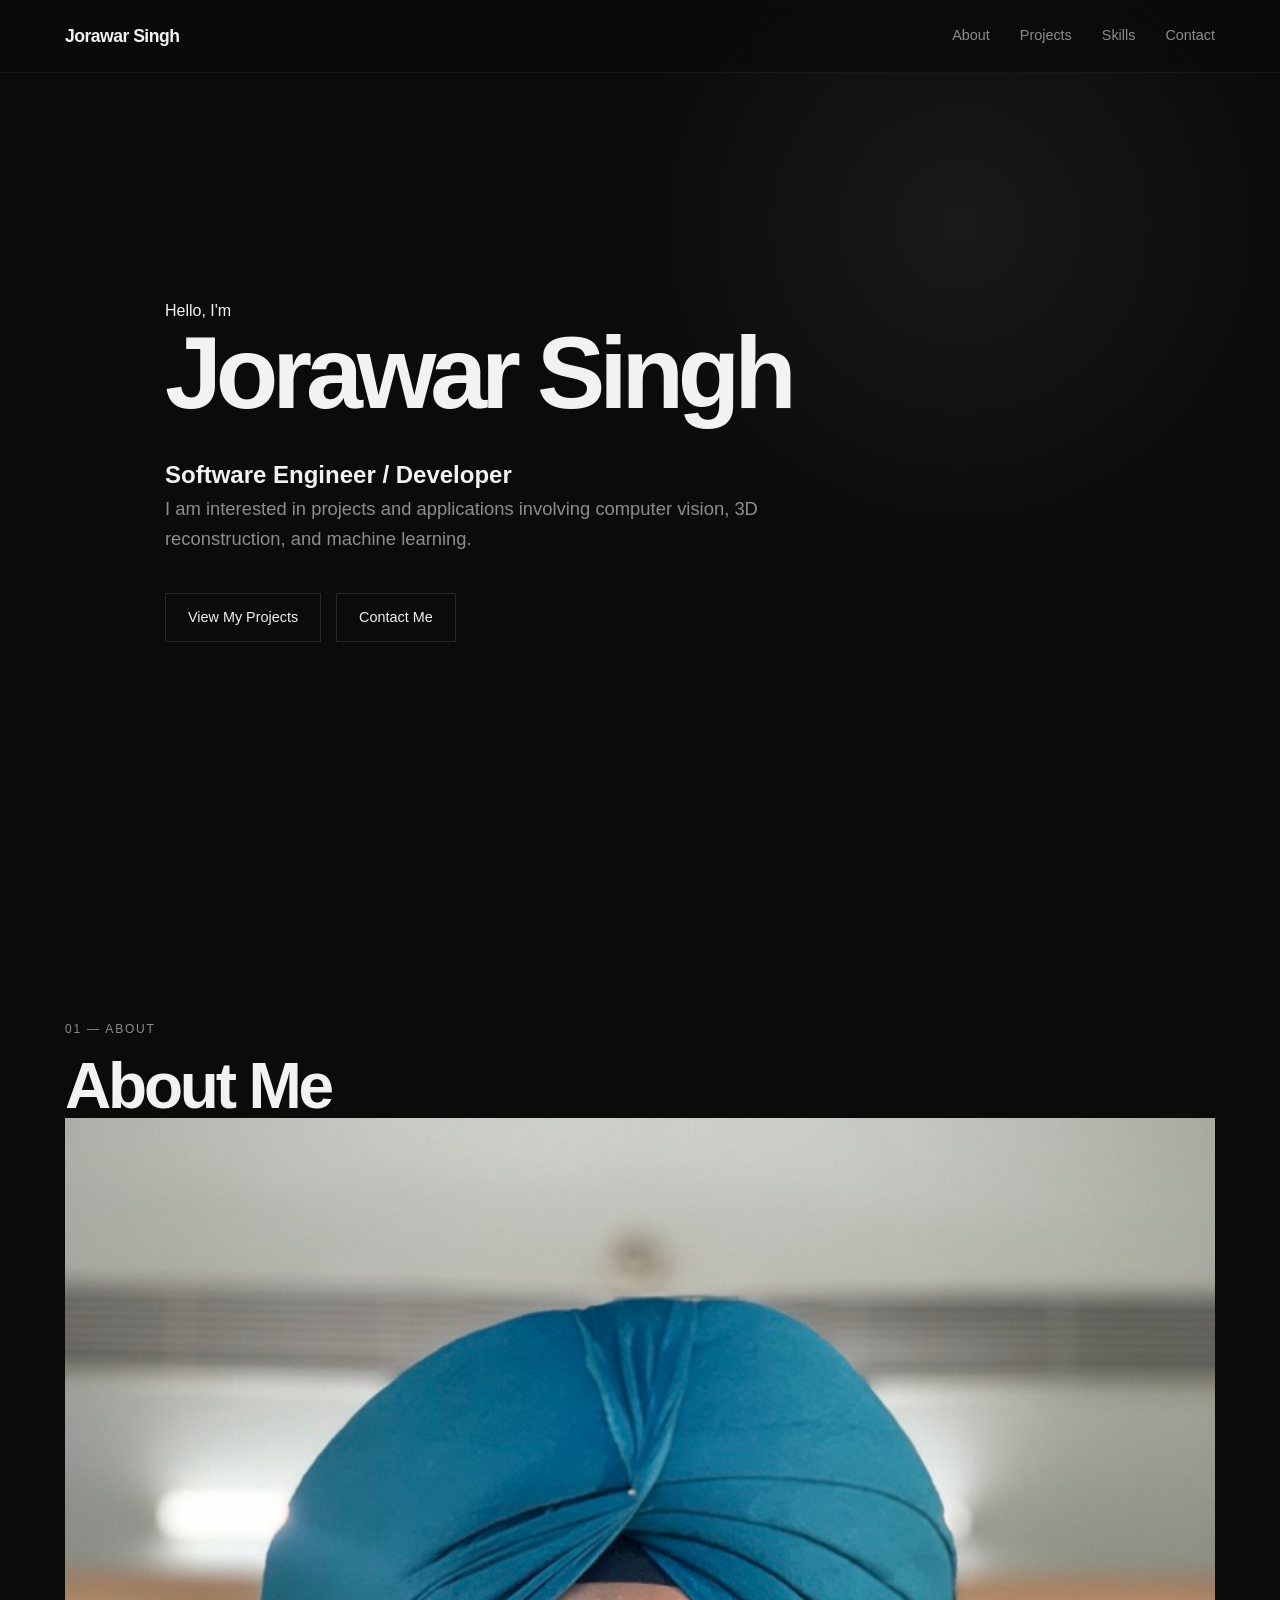
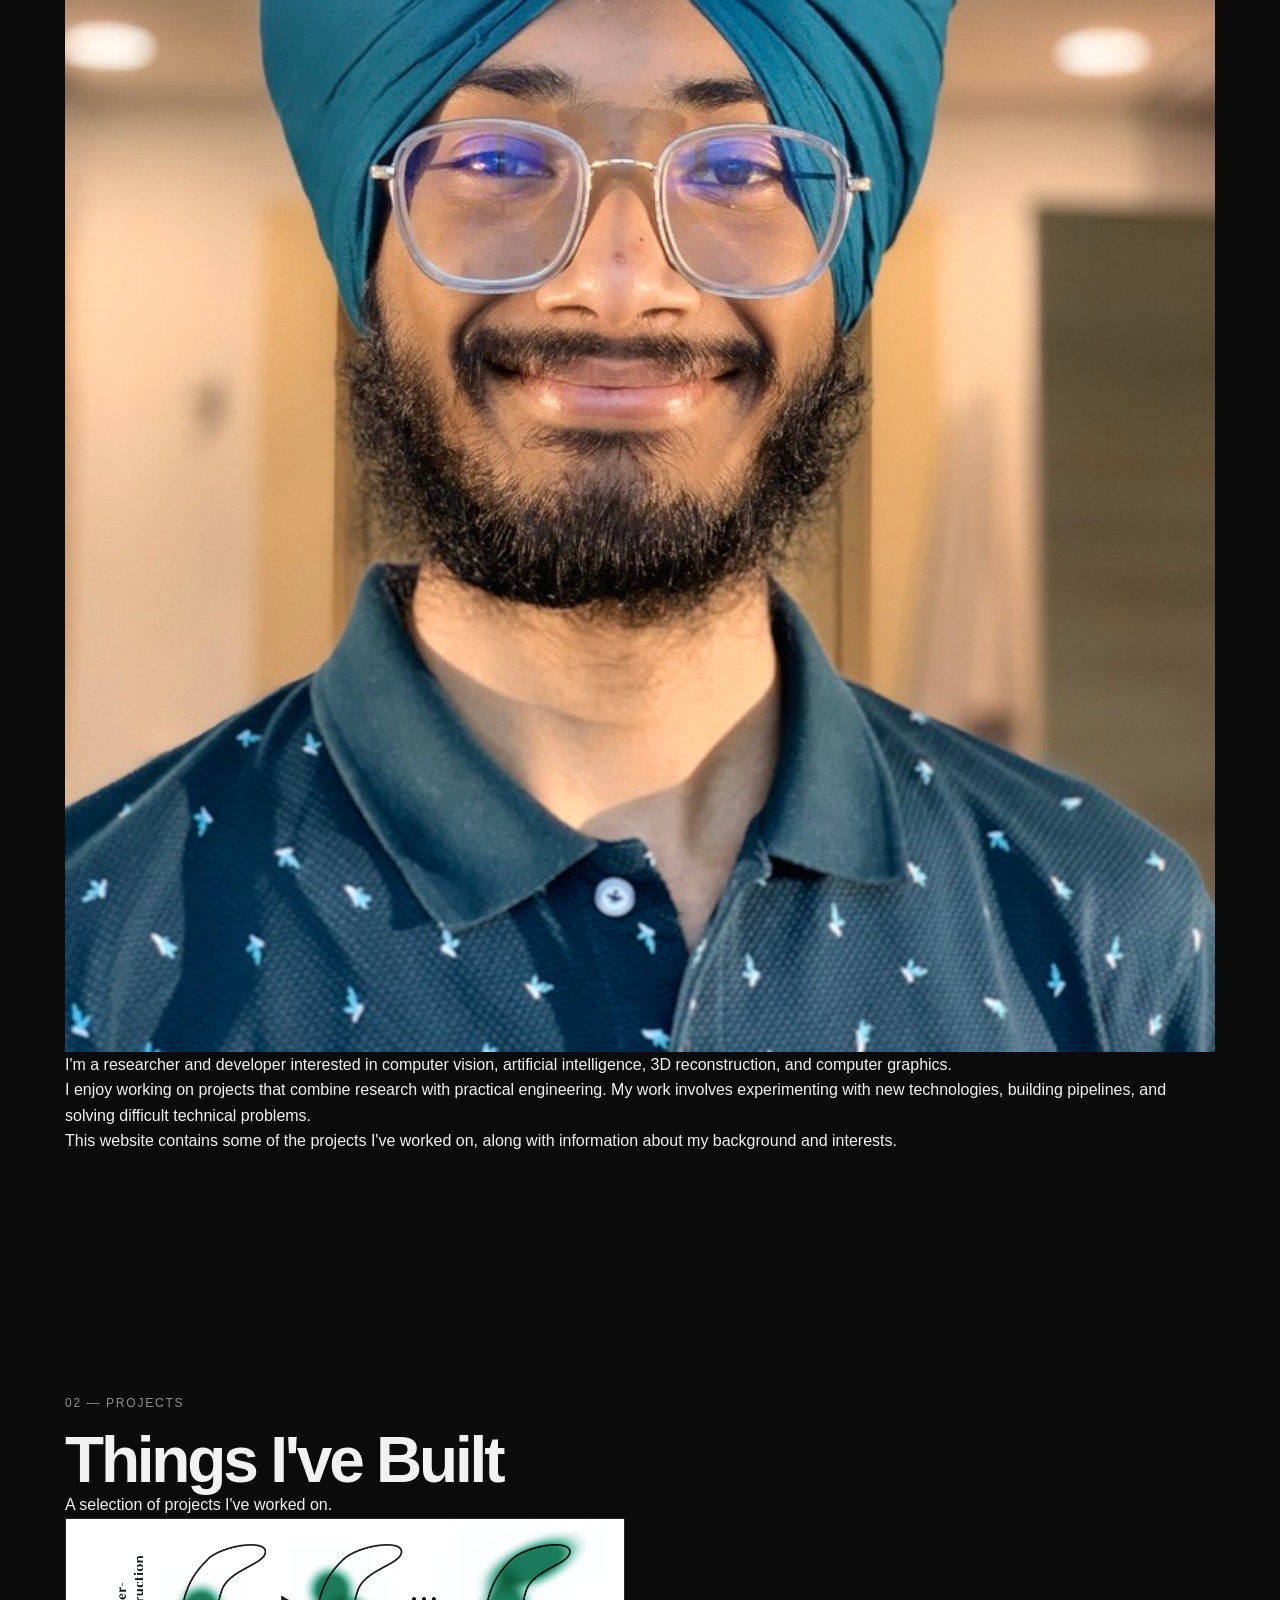
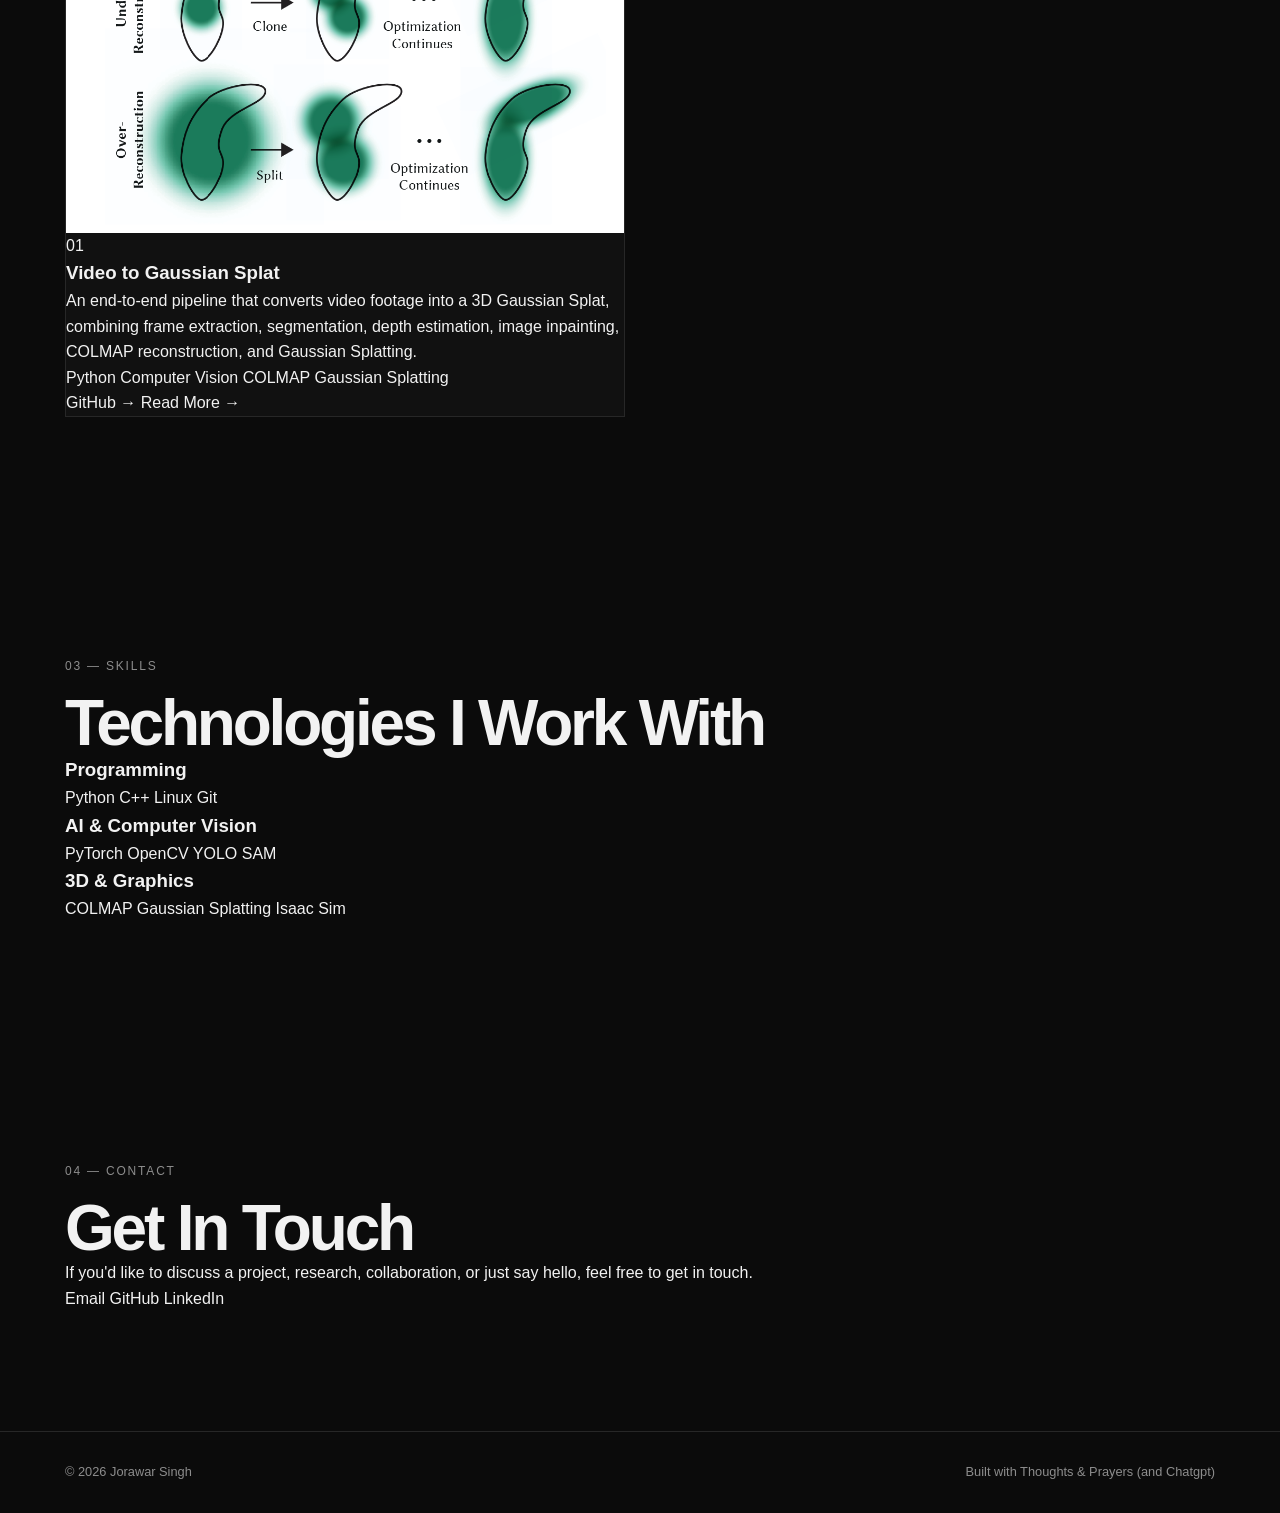
==== commit dc777ab8: "Changed boilerplate text and added images" ====
--- a/index.html
+++ b/index.html
@@ -17,7 +17,7 @@
     <header class="navbar">
         <div class="nav-container">
 
-            <a href="#" class="logo">YourName</a>
+            <a href="#" class="logo">Jorawar Singh</a>
 
             <nav>
                 <a href="#about">About</a>
@@ -47,11 +47,11 @@
                 </h1>
 
                 <h2>
-                    Engineer / Developer
+                    Software Engineer / Developer
                 </h2>
 
                 <p class="hero-description">
-                    I build things involving computer vision, 3D reconstruction,
+                    I am interested in projects and applications involving computer vision, 3D reconstruction,
                     and machine learning.
                 </p>
 
@@ -86,8 +86,8 @@
 
                     <div class="about-image">
                         <!-- Replace with your image -->
-                        <img src="assets/images/profile.jpg"
-                             alt="Your Name">
+                        <img src="assets/images/Me.jpg"
+                             alt="That's Me!">
                     </div>
 
                     <div class="about-text">
@@ -146,8 +146,8 @@
                     <article class="project-card">
 
                         <div class="project-image">
-                            <img src="assets/images/project-1.jpg"
-                                 alt="Project 1">
+                            <img src="assets/images/GSplat info.png"
+                                 alt="Gaussian Splat ">
                         </div>
 
                         <div class="project-content">
@@ -177,11 +177,11 @@
                             </div>
 
                             <div class="project-links">
-                                <a href="#" target="_blank">
+                                <a href="https://github.com/MuRALLab/gsplat_setup" target="_blank">
                                     GitHub →
                                 </a>
-
-                                <a href="#" target="_blank">
+                                
+                                <a href="/projects/video-to-gaussian-splat/">
                                     Read More →
                                 </a>
                             </div>
@@ -190,8 +190,8 @@
 
                     </article>
 
-
-                    <!-- PROJECT 2 -->
+<!-- 
+                    
 
                     <article class="project-card">
 
@@ -235,9 +235,9 @@
                         </div>
 
                     </article>
-
-
-                    <!-- PROJECT 3 -->
+ 
+
+                    PROJECT 3 
 
                     <article class="project-card">
 
@@ -286,7 +286,7 @@
                 </div>
 
             </div>
-
+-->
         </section>
 
 
@@ -311,7 +311,7 @@
                         <div class="skill-list">
                             <span>Python</span>
                             <span>C++</span>
-                            <span>CUDA</span>
+                            <!-- <span>CUDA</span> -->
                             <span>Linux</span>
                             <span>Git</span>
                         </div>
@@ -326,7 +326,7 @@
                             <span>OpenCV</span>
                             <span>YOLO</span>
                             <span>SAM</span>
-                            <span>Depth Estimation</span>
+                            <!-- <span>Depth Estimation</span> -->
                         </div>
                     </div>
 
@@ -337,8 +337,6 @@
                         <div class="skill-list">
                             <span>COLMAP</span>
                             <span>Gaussian Splatting</span>
-                            <span>Blender</span>
-                            <span>OpenGL</span>
                             <span>Isaac Sim</span>
                         </div>
                     </div>
@@ -370,16 +368,16 @@
 
                 <div class="contact-links">
 
-                    <a href="mailto:your.email@example.com">
+                    <a href="sjorawar037@gmail.com">
                         Email
                     </a>
 
-                    <a href="https://github.com/yourusername"
+                    <a href="https://github.com/Singh-Jorawar"
                        target="_blank">
                         GitHub
                     </a>
 
-                    <a href="https://www.linkedin.com/in/yourusername/"
+                    <a href="https://www.linkedin.com/in/singh-jorawar01/"
                        target="_blank">
                         LinkedIn
                     </a>
@@ -400,11 +398,11 @@
         <div class="container footer-content">
 
             <p>
-                © 2026 Your Name
+                © 2026 Jorawar Singh
             </p>
 
             <p>
-                Built with HTML & CSS
+                Built with Thoughts & Prayers (and Chatgpt)
             </p>
 
         </div>
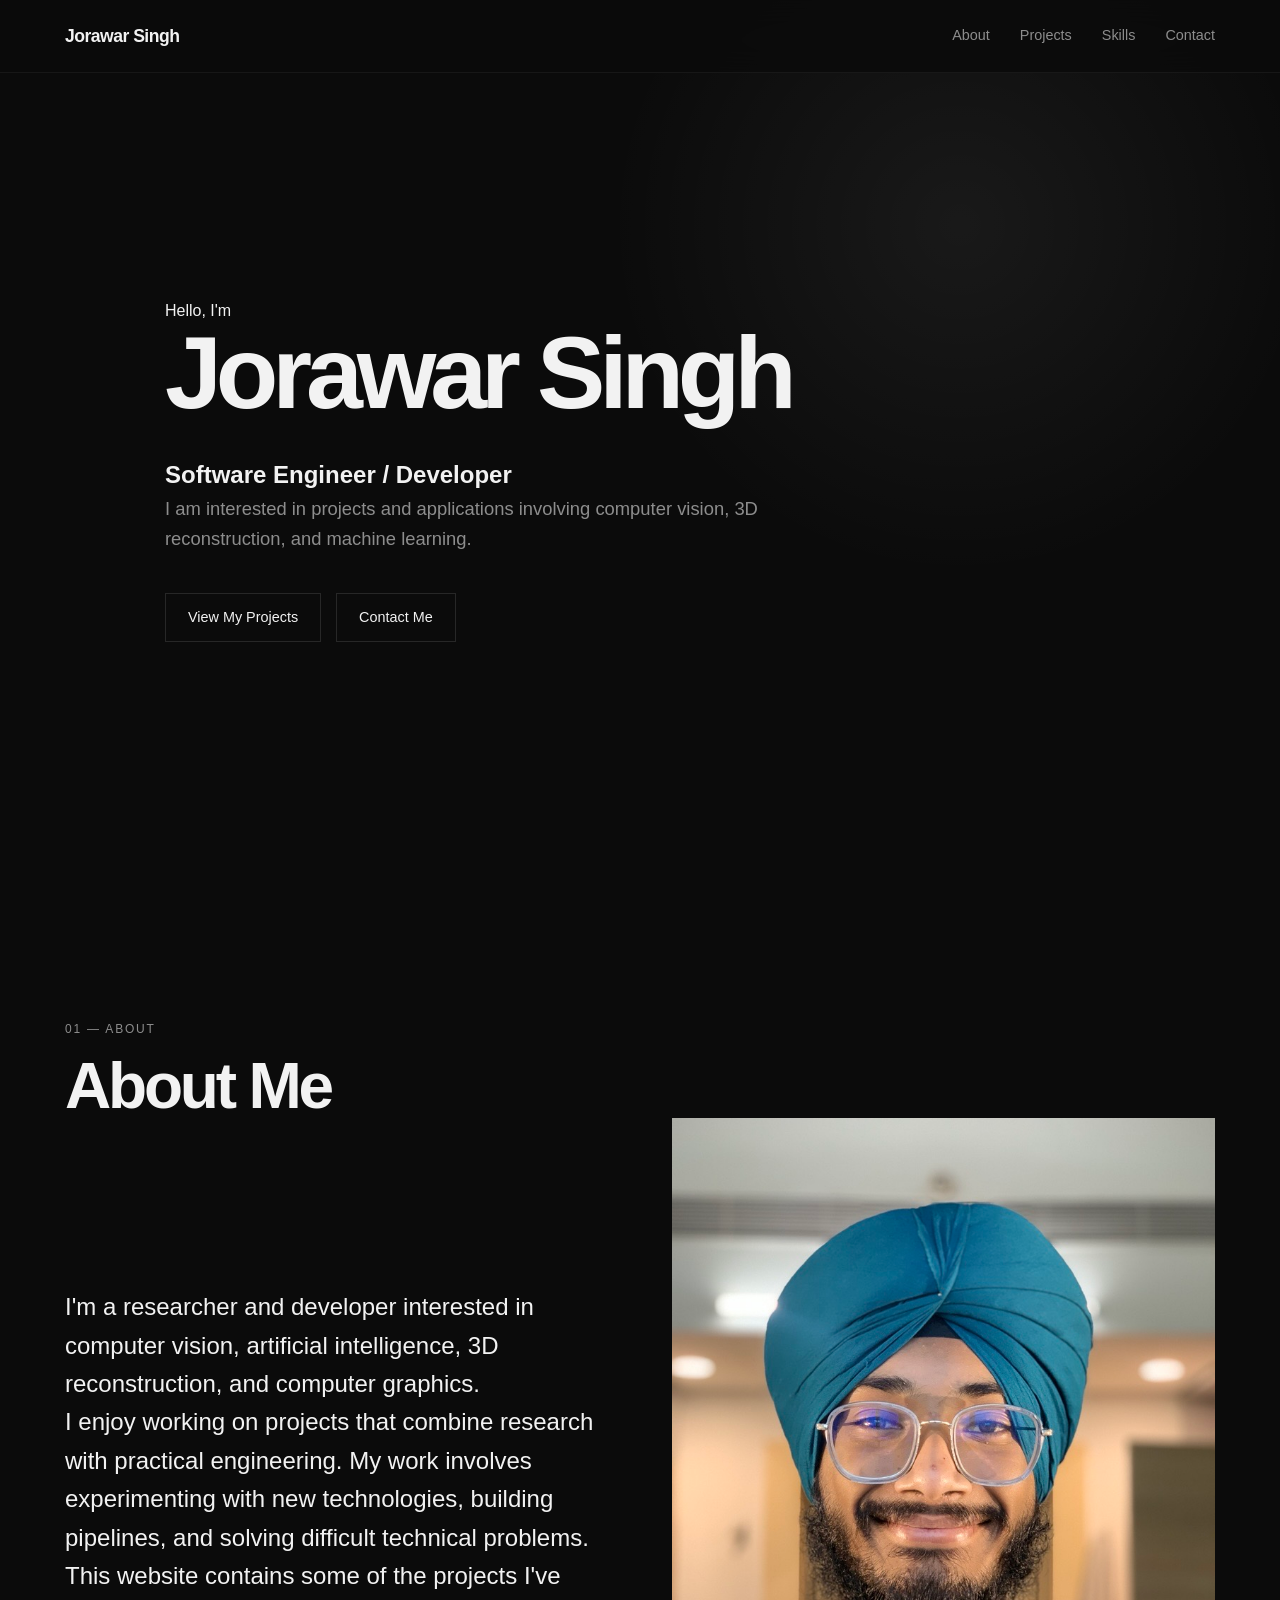
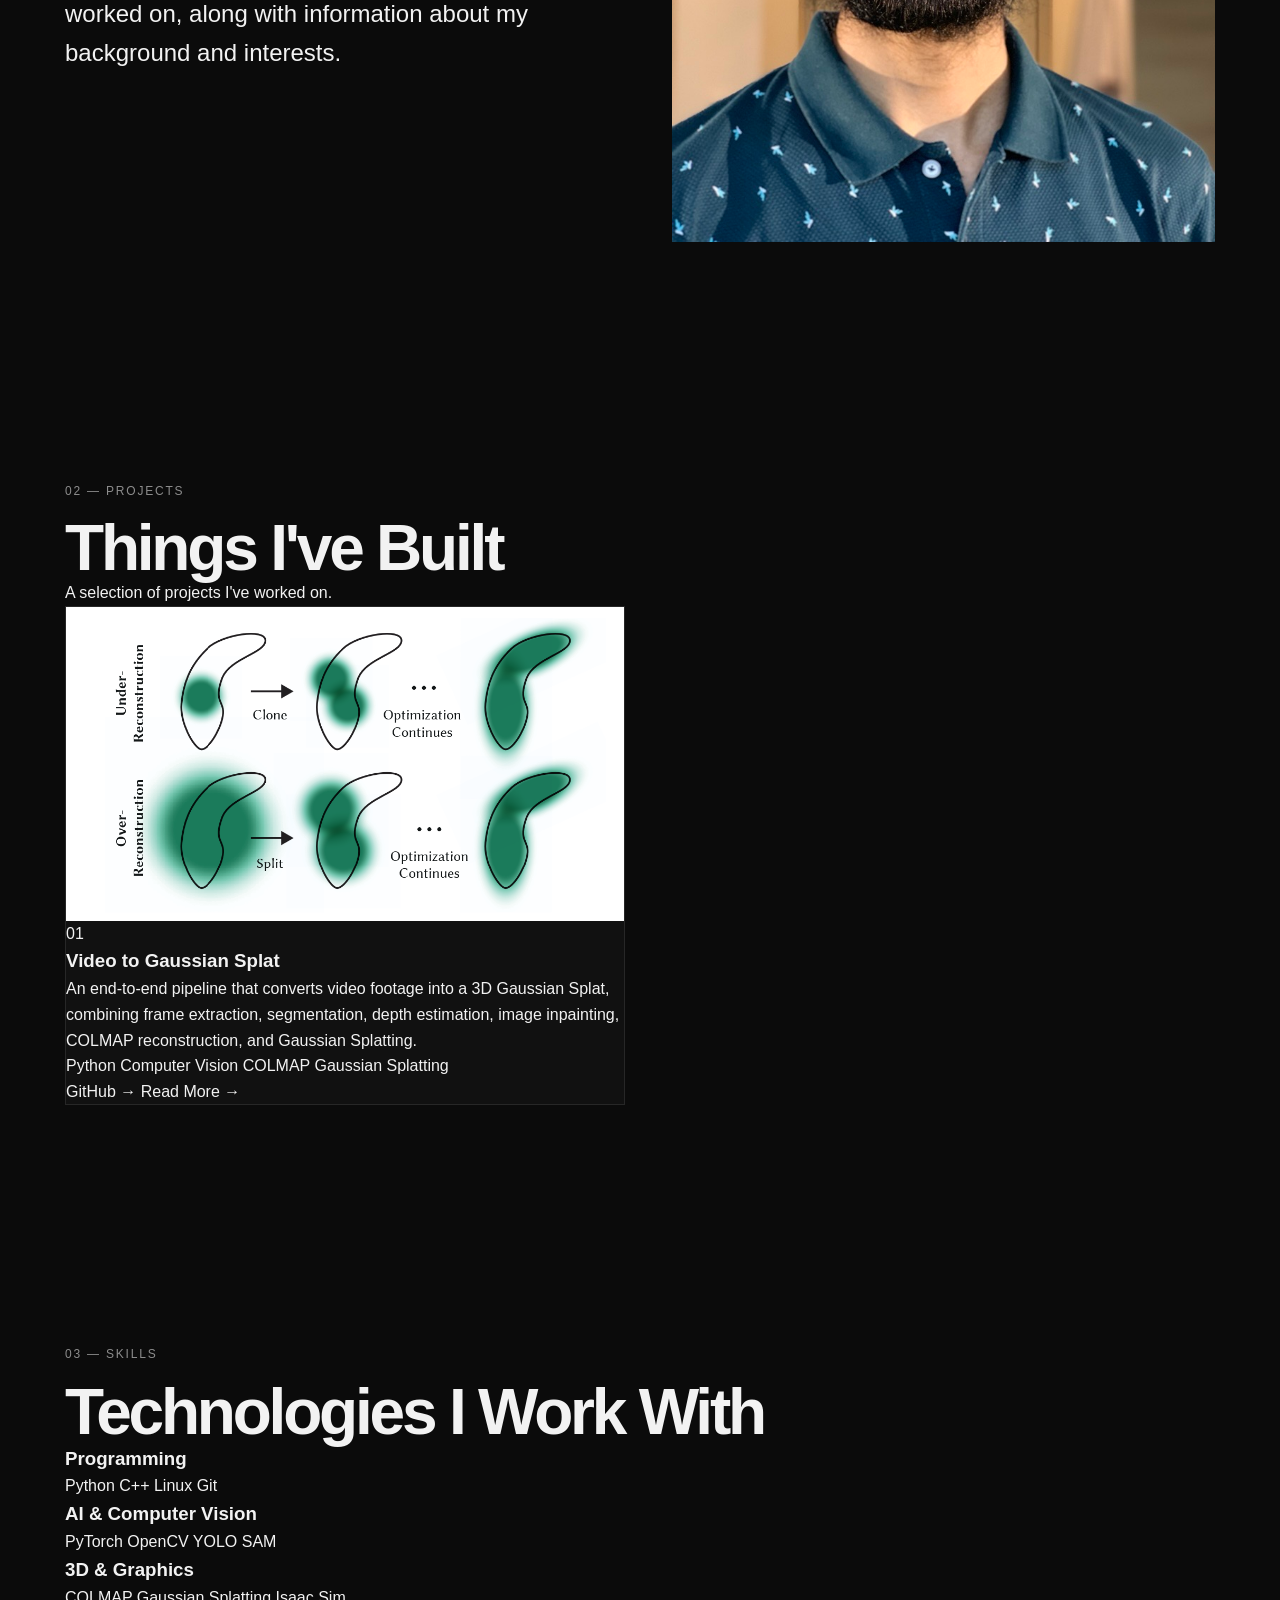
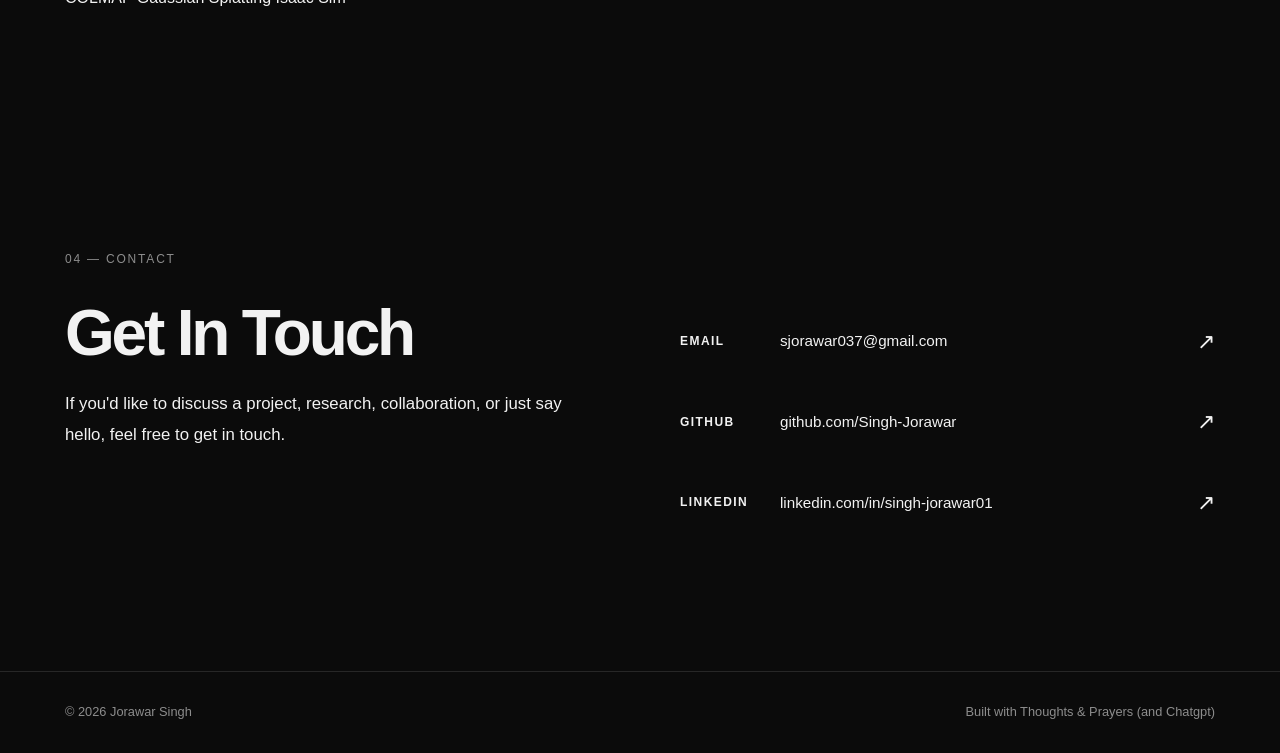
==== commit 30f4c028: "Re-styled the about me section and made the image and text 50-50" ====
--- a/index.html
+++ b/index.html
@@ -84,11 +84,7 @@
 
                 <div class="about-content">
 
-                    <div class="about-image">
-                        <!-- Replace with your image -->
-                        <img src="assets/images/Me.jpg"
-                             alt="That's Me!">
-                    </div>
+
 
                     <div class="about-text">
 
@@ -114,6 +110,11 @@
 
                     </div>
 
+                                        <div class="about-image">
+                        <img src="assets/images/Me.jpg"
+                             alt="That's Me!">
+                    </div>
+
                 </div>
 
             </div>
@@ -348,6 +349,7 @@
         </section>
 
 
+
         <!-- ==================== CONTACT ==================== -->
 
         <section id="contact" class="section contact-section">
@@ -356,31 +358,80 @@
 
                 <p class="section-label">04 — Contact</p>
 
-                <h2 class="section-title">
-                    Get In Touch
-                </h2>
-
-                <p class="contact-description">
-                    If you'd like to discuss a project, research,
-                    collaboration, or just say hello, feel free to
-                    get in touch.
-                </p>
-
-                <div class="contact-links">
-
-                    <a href="sjorawar037@gmail.com">
-                        Email
-                    </a>
-
-                    <a href="https://github.com/Singh-Jorawar"
-                       target="_blank">
-                        GitHub
-                    </a>
-
-                    <a href="https://www.linkedin.com/in/singh-jorawar01/"
-                       target="_blank">
-                        LinkedIn
-                    </a>
+                <div class="contact-content">
+
+                    <div class="contact-intro">
+
+                        <h2 class="section-title">
+                            Get In Touch
+                        </h2>
+
+                        <p class="contact-description">
+                            If you'd like to discuss a project, research,
+                            collaboration, or just say hello, feel free to
+                            get in touch.
+                        </p>
+
+                    </div>
+
+                    <div class="contact-links">
+
+                        <a href="mailto:sjorawar037@gmail.com"
+                        class="contact-link">
+
+                            <span class="contact-link-label">
+                                Email
+                            </span>
+
+                            <span class="contact-link-value">
+                                sjorawar037@gmail.com
+                            </span>
+
+                            <span class="contact-link-arrow">
+                                ↗
+                            </span>
+
+                        </a>
+
+                        <a href="https://github.com/Singh-Jorawar"
+                        target="_blank"
+                        rel="noopener noreferrer"
+                        class="contact-link">
+
+                            <span class="contact-link-label">
+                                GitHub
+                            </span>
+
+                            <span class="contact-link-value">
+                                github.com/Singh-Jorawar
+                            </span>
+
+                            <span class="contact-link-arrow">
+                                ↗
+                            </span>
+
+                        </a>
+
+                        <a href="https://www.linkedin.com/in/singh-jorawar01/"
+                        target="_blank"
+                        rel="noopener noreferrer"
+                        class="contact-link">
+
+                            <span class="contact-link-label">
+                                LinkedIn
+                            </span>
+
+                            <span class="contact-link-value">
+                                linkedin.com/in/singh-jorawar01
+                            </span>
+
+                            <span class="contact-link-arrow">
+                                ↗
+                            </span>
+
+                        </a>
+
+                    </div>
 
                 </div>
 
--- a/css/style.css
+++ b/css/style.css
@@ -564,57 +564,137 @@
 
 }
 
-
-
-/* =====================================================
-   CONTACT
-   ===================================================== */
-
-.contact {
-
-    padding: 150px 0;
+/* About */
+
+.about-content {
+    display: grid;
+    grid-template-columns: 1fr 1fr;
+    gap: 4rem;
+    align-items: center;
+}
+
+.about-text{
+    font-size: x-large;
+}
+.about-image {
+    width: 100%;
+}
+
+
+/* ==================== CONTACT ==================== */
+
+.contact-section {
+    padding-bottom: 8rem;
+}
+
+.contact-content {
+    display: grid;
+    grid-template-columns: 1fr 1fr;
+    gap: 5rem;
+    align-items: start;
+    margin-top: 2rem;
+}
+
+.contact-intro {
+    max-width: 520px;
+}
+
+.contact-description {
+    margin-top: 1.5rem;
+    max-width: 500px;
+    font-size: 1.05rem;
+    line-height: 1.8;
+    color: var(--text-secondary);
+}
+
+.contact-links {
+    display: flex;
+    flex-direction: column;
+    border-top: 1px solid var(--border-color);
+}
+
+.contact-link {
+    position: relative;
+    display: grid;
+    grid-template-columns: 100px 1fr 40px;
+    align-items: center;
+
+    padding: 1.4rem 0;
+
+    border-bottom: 1px solid var(--border-color);
+
+    text-decoration: none;
+    color: inherit;
+
+    transition:
+        padding 0.25s ease,
+        color 0.25s ease;
+}
+
+.contact-link-label {
+    font-size: 0.75rem;
+    font-weight: 600;
+    letter-spacing: 0.12em;
+    text-transform: uppercase;
+    color: var(--text-secondary);
+}
+
+.contact-link-value {
+    font-size: 0.95rem;
+    color: var(--text-primary);
+}
+
+.contact-link-arrow {
+    font-size: 1.4rem;
+    text-align: right;
+
+    transition:
+        transform 0.25s ease;
+}
+
+.contact-link:hover {
+    padding-left: 0.75rem;
+}
+
+.contact-link:hover .contact-link-value {
+    color: var(--accent-color);
+}
+
+.contact-link:hover .contact-link-arrow {
+    transform: translate(4px, -4px);
+    color: var(--accent-color);
+}
+
+
+/* ==================== MOBILE ==================== */
+
+@media (max-width: 768px) {
+
+    .contact-content {
+        grid-template-columns: 1fr;
+        gap: 3rem;
+    }
+
+    .contact-link {
+        grid-template-columns: 80px 1fr 30px;
+    }
+
+    .contact-link-value {
+        font-size: 0.85rem;
+        word-break: break-word;
+    }
+
+}
+
+
+/* =====================================================
+   FOOTER
+   ===================================================== */
+
+footer {
 
     border-top: 1px solid var(--border);
 
-}
-
-
-.contact-content {
-
-    text-align: center;
-
-}
-
-
-.contact h2 {
-
-    font-size: clamp(3rem, 7vw, 6rem);
-
-    letter-spacing: -0.06em;
-
-    margin-bottom: 20px;
-
-}
-
-
-.contact p:not(.section-label) {
-
-    color: var(--muted);
-
-    margin-bottom: 35px;
-
-}
-
-
-
-/* =====================================================
-   FOOTER
-   ===================================================== */
-
-footer {
-
-    border-top: 1px solid var(--border);
-
     padding: 30px 0;
 
 }
